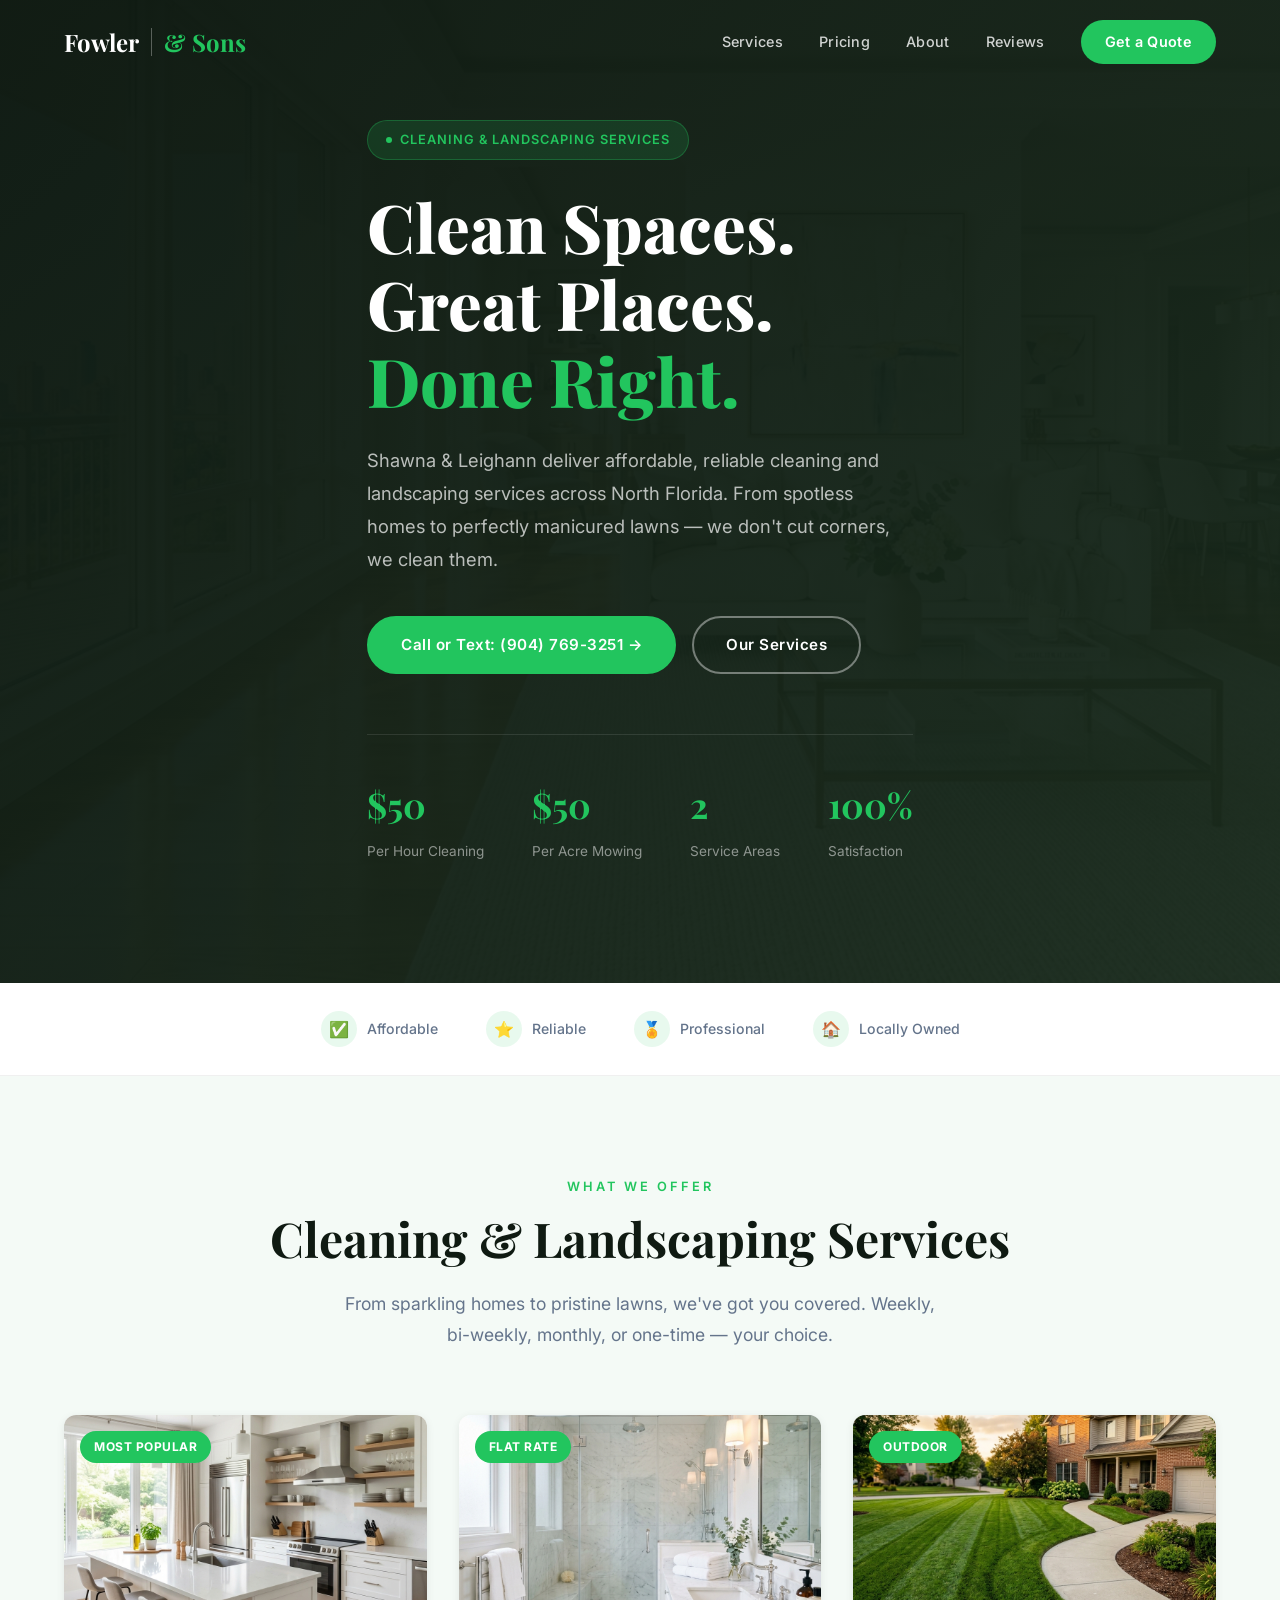
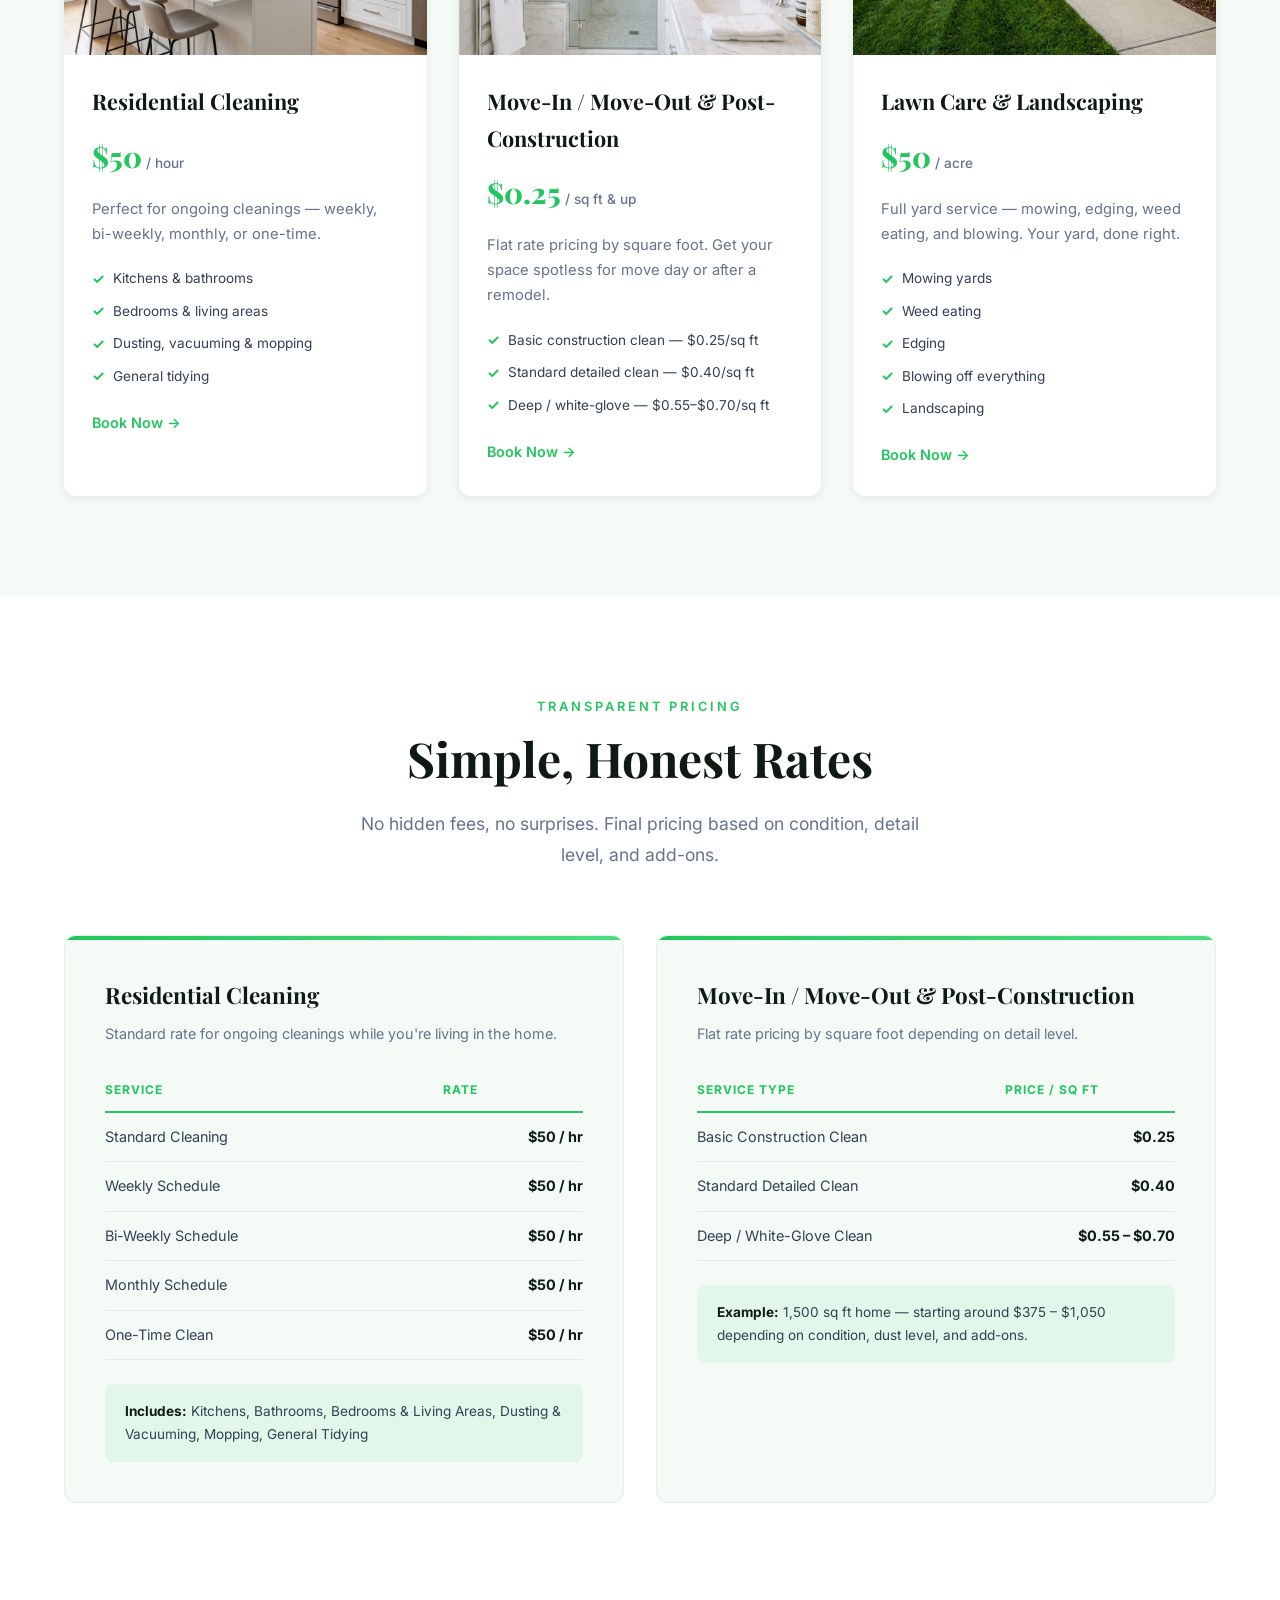
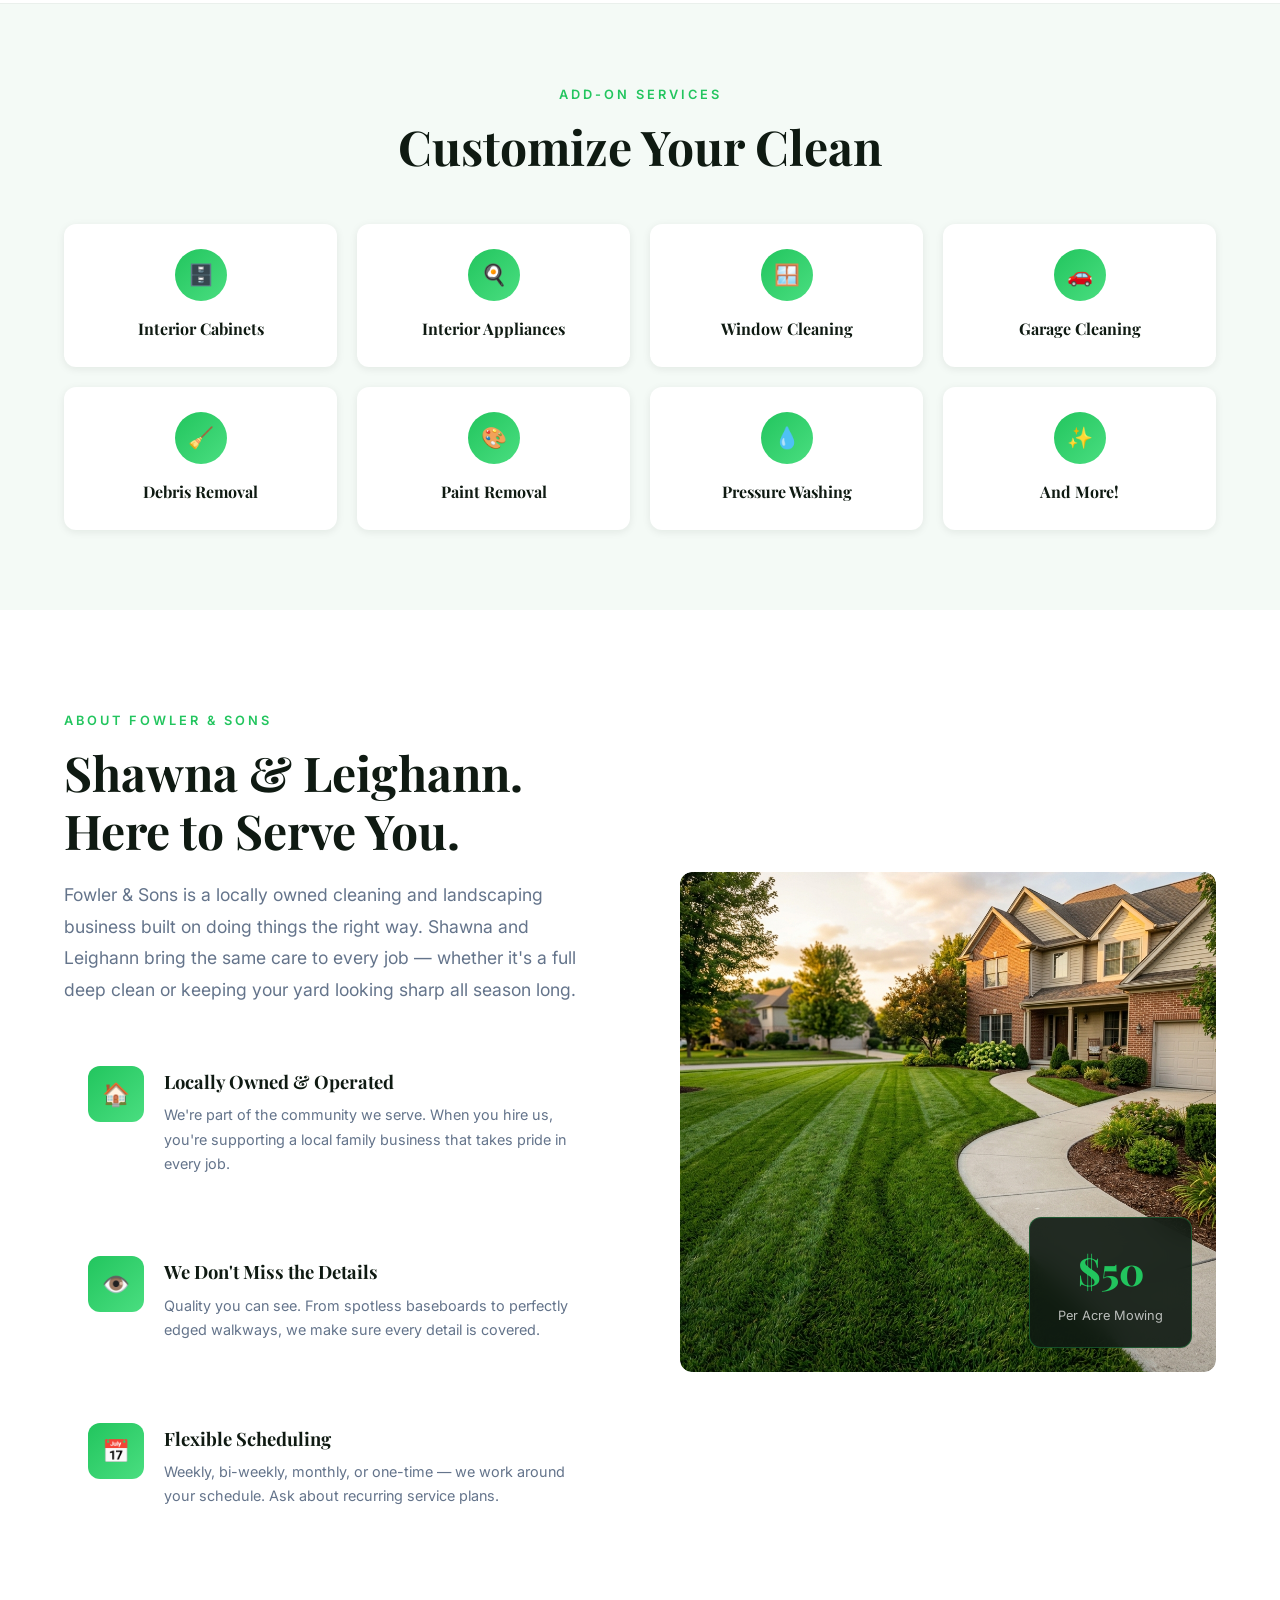
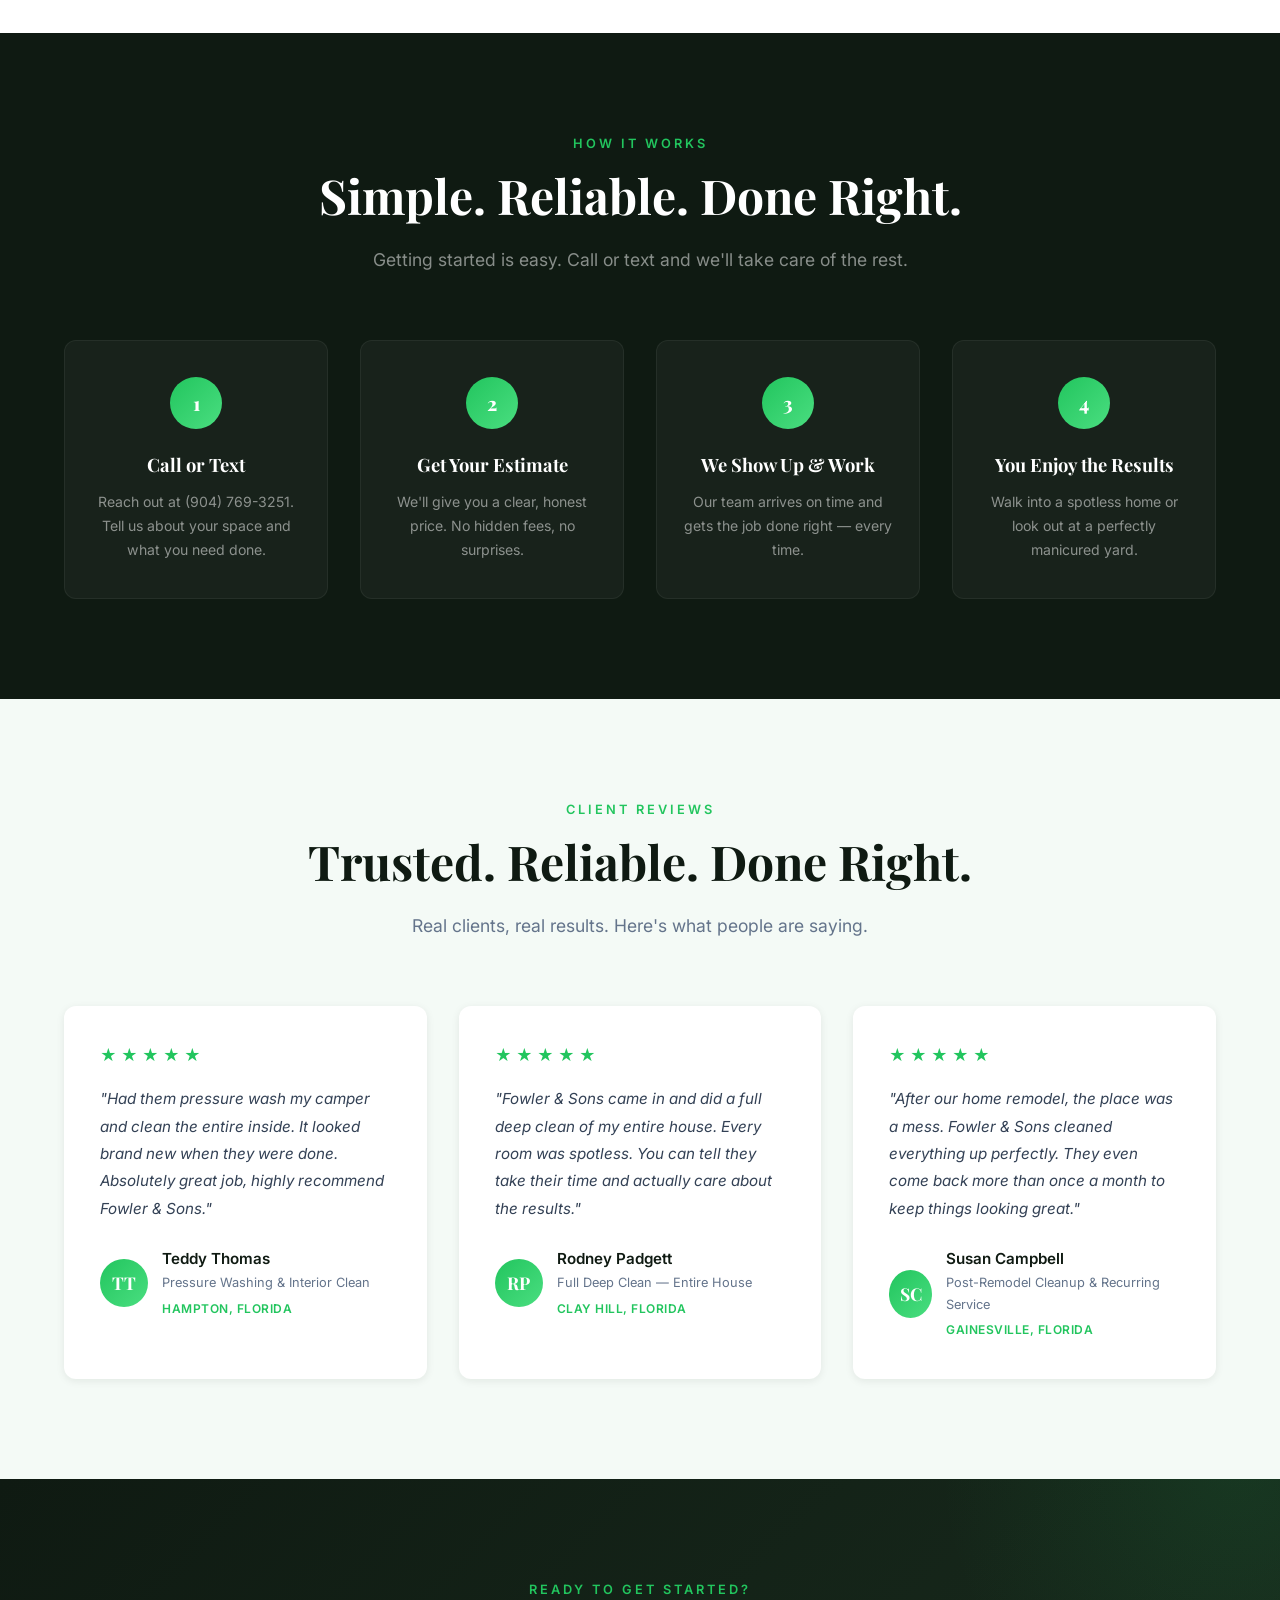
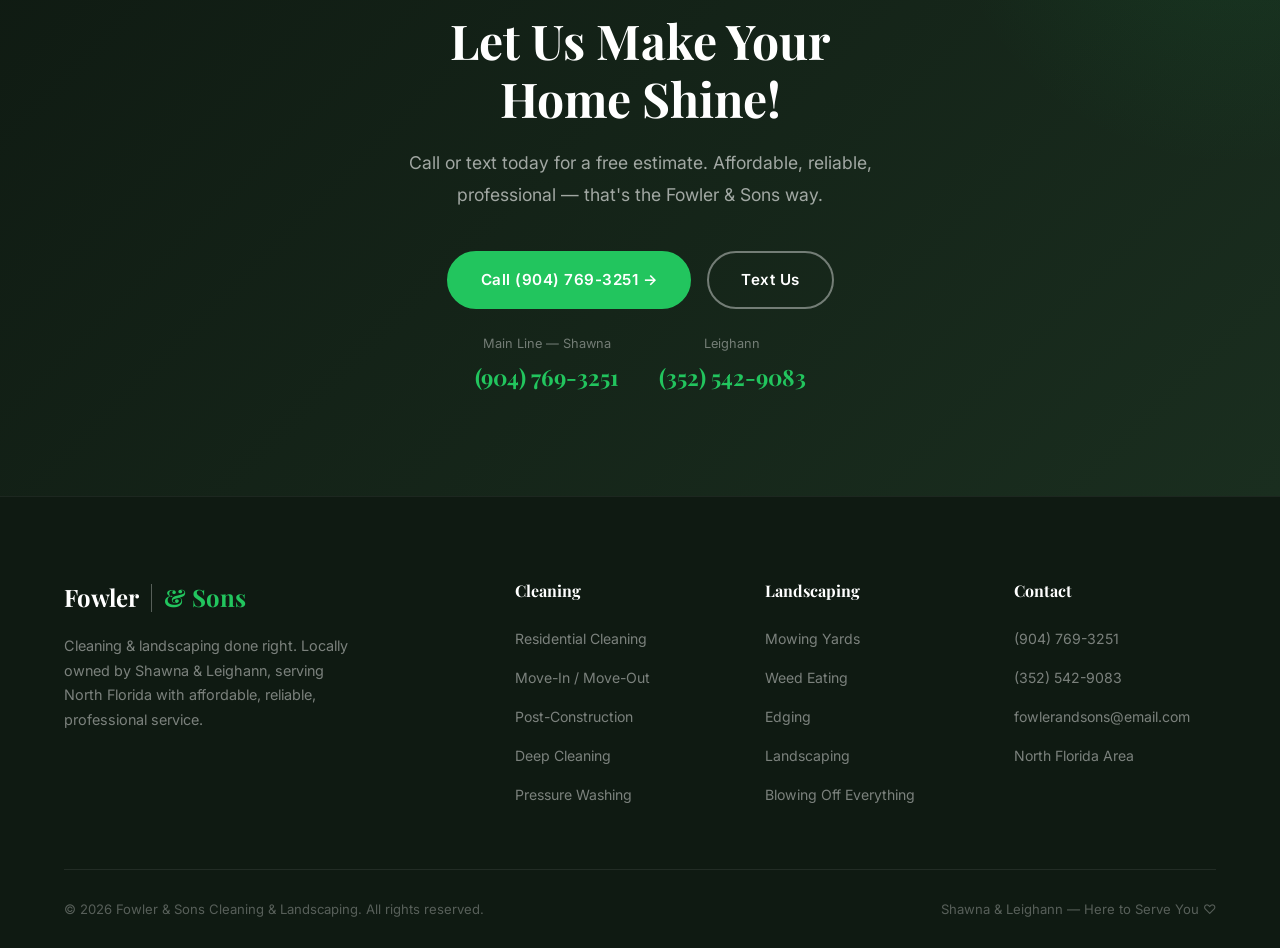
==== index.html @ 65b46534 "Initial commit" ====
<!DOCTYPE html>
<html lang="en">
<head>
  <meta charset="UTF-8">
  <meta name="viewport" content="width=device-width, initial-scale=1.0">
  <title>Fowler &amp; Sons | Cleaning &amp; Landscaping Done Right</title>
  <meta name="description" content="Fowler & Sons provides affordable, reliable residential cleaning and landscaping services in North Florida. Cleaning at $50/hr, mowing at $50/acre. Call or text 904-769-3251 for a free estimate.">
  <link rel="stylesheet" href="style.css">
</head>
<body>

<!-- ===== NAVBAR ===== -->
<nav class="navbar" id="navbar">
  <div class="container">
    <a href="#" class="logo">
      <span>Fowler</span>
      <span class="logo-divider"></span>
      <span class="logo-accent">&amp; Sons</span>
    </a>
    <div class="nav-links" id="navLinks">
      <a href="#services">Services</a>
      <a href="#pricing">Pricing</a>
      <a href="#why-us">About</a>
      <a href="#testimonials">Reviews</a>
      <a href="#contact" class="nav-cta">Get a Quote</a>
    </div>
    <button class="hamburger" id="hamburger" aria-label="Toggle menu">
      <span></span><span></span><span></span>
    </button>
  </div>
</nav>

<!-- ===== HERO ===== -->
<section class="hero" id="hero">
  <div class="hero-bg"></div>
  <div class="hero-overlay"></div>
  <div class="container">
    <div class="hero-inner">
      <div class="hero-content">
        <div class="hero-badge">
          <span class="hero-badge-dot"></span>
          Cleaning &amp; Landscaping Services
        </div>
        <h1>Clean Spaces.<br>Great Places.<br><span class="green">Done Right.</span></h1>
        <p>Shawna &amp; Leighann deliver affordable, reliable cleaning and landscaping services across North Florida. From spotless homes to perfectly manicured lawns — we don't cut corners, we clean them.</p>
        <div class="hero-buttons">
          <a href="tel:+19047693251" class="btn btn-primary">Call or Text: (904) 769-3251 →</a>
          <a href="#services" class="btn btn-outline">Our Services</a>
        </div>
        <div class="hero-stats">
          <div class="hero-stat">
            <h3>$50</h3>
            <p>Per Hour Cleaning</p>
          </div>
          <div class="hero-stat">
            <h3>$50</h3>
            <p>Per Acre Mowing</p>
          </div>
          <div class="hero-stat">
            <h3>2</h3>
            <p>Service Areas</p>
          </div>
          <div class="hero-stat">
            <h3>100%</h3>
            <p>Satisfaction</p>
          </div>
        </div>
      </div>
    </div>
  </div>
</section>

<!-- ===== TRUST BAR ===== -->
<section class="trust-bar">
  <div class="container">
    <div class="trust-item">
      <span class="trust-icon">✅</span>
      <span>Affordable</span>
    </div>
    <div class="trust-item">
      <span class="trust-icon">⭐</span>
      <span>Reliable</span>
    </div>
    <div class="trust-item">
      <span class="trust-icon">🏅</span>
      <span>Professional</span>
    </div>
    <div class="trust-item">
      <span class="trust-icon">🏠</span>
      <span>Locally Owned</span>
    </div>
  </div>
</section>

<!-- ===== SERVICES ===== -->
<section class="services" id="services">
  <div class="container">
    <div class="services-header reveal">
      <span class="section-label">What We Offer</span>
      <h2 class="section-title">Cleaning &amp; Landscaping Services</h2>
      <p class="section-subtitle">From sparkling homes to pristine lawns, we've got you covered. Weekly, bi-weekly, monthly, or one-time — your choice.</p>
    </div>
    <div class="services-grid">

      <div class="service-card reveal">
        <div class="service-card-img">
          <img src="images/residential.png" alt="Residential cleaning — spotless modern kitchen">
          <span class="service-card-badge">Most Popular</span>
        </div>
        <div class="service-card-body">
          <h3>Residential Cleaning</h3>
          <div class="service-price">
            <span class="price">$50</span>
            <span class="unit">/ hour</span>
          </div>
          <p>Perfect for ongoing cleanings — weekly, bi-weekly, monthly, or one-time.</p>
          <ul class="service-features">
            <li>Kitchens &amp; bathrooms</li>
            <li>Bedrooms &amp; living areas</li>
            <li>Dusting, vacuuming &amp; mopping</li>
            <li>General tidying</li>
          </ul>
          <a href="#contact" class="service-link">Book Now →</a>
        </div>
      </div>

      <div class="service-card reveal">
        <div class="service-card-img">
          <img src="images/deep-clean.png" alt="Move-in move-out cleaning">
          <span class="service-card-badge">Flat Rate</span>
        </div>
        <div class="service-card-body">
          <h3>Move-In / Move-Out &amp; Post-Construction</h3>
          <div class="service-price">
            <span class="price">$0.25</span>
            <span class="unit">/ sq ft &amp; up</span>
          </div>
          <p>Flat rate pricing by square foot. Get your space spotless for move day or after a remodel.</p>
          <ul class="service-features">
            <li>Basic construction clean — $0.25/sq ft</li>
            <li>Standard detailed clean — $0.40/sq ft</li>
            <li>Deep / white-glove — $0.55–$0.70/sq ft</li>
          </ul>
          <a href="#contact" class="service-link">Book Now →</a>
        </div>
      </div>

      <div class="service-card reveal">
        <div class="service-card-img">
          <img src="images/landscaping.png" alt="Professional lawn mowing and landscaping">
          <span class="service-card-badge">Outdoor</span>
        </div>
        <div class="service-card-body">
          <h3>Lawn Care &amp; Landscaping</h3>
          <div class="service-price">
            <span class="price">$50</span>
            <span class="unit">/ acre</span>
          </div>
          <p>Full yard service — mowing, edging, weed eating, and blowing. Your yard, done right.</p>
          <ul class="service-features">
            <li>Mowing yards</li>
            <li>Weed eating</li>
            <li>Edging</li>
            <li>Blowing off everything</li>
            <li>Landscaping</li>
          </ul>
          <a href="#contact" class="service-link">Book Now →</a>
        </div>
      </div>

    </div>
  </div>
</section>

<!-- ===== PRICING ===== -->
<section class="pricing" id="pricing">
  <div class="container">
    <div class="pricing-header reveal">
      <span class="section-label">Transparent Pricing</span>
      <h2 class="section-title">Simple, Honest Rates</h2>
      <p class="section-subtitle">No hidden fees, no surprises. Final pricing based on condition, detail level, and add-ons.</p>
    </div>
    <div class="pricing-grid">

      <div class="pricing-card reveal">
        <h3>Residential Cleaning</h3>
        <p class="pricing-desc">Standard rate for ongoing cleanings while you're living in the home.</p>
        <table class="pricing-table">
          <thead>
            <tr><th>Service</th><th>Rate</th></tr>
          </thead>
          <tbody>
            <tr><td>Standard Cleaning</td><td>$50 / hr</td></tr>
            <tr><td>Weekly Schedule</td><td>$50 / hr</td></tr>
            <tr><td>Bi-Weekly Schedule</td><td>$50 / hr</td></tr>
            <tr><td>Monthly Schedule</td><td>$50 / hr</td></tr>
            <tr><td>One-Time Clean</td><td>$50 / hr</td></tr>
          </tbody>
        </table>
        <div class="pricing-example">
          <strong>Includes:</strong> Kitchens, Bathrooms, Bedrooms & Living Areas, Dusting & Vacuuming, Mopping, General Tidying
        </div>
      </div>

      <div class="pricing-card reveal">
        <h3>Move-In / Move-Out &amp; Post-Construction</h3>
        <p class="pricing-desc">Flat rate pricing by square foot depending on detail level.</p>
        <table class="pricing-table">
          <thead>
            <tr><th>Service Type</th><th>Price / Sq Ft</th></tr>
          </thead>
          <tbody>
            <tr><td>Basic Construction Clean</td><td>$0.25</td></tr>
            <tr><td>Standard Detailed Clean</td><td>$0.40</td></tr>
            <tr><td>Deep / White-Glove Clean</td><td>$0.55 – $0.70</td></tr>
          </tbody>
        </table>
        <div class="pricing-example">
          <strong>Example:</strong> 1,500 sq ft home — starting around $375 – $1,050 depending on condition, dust level, and add-ons.
        </div>
      </div>

    </div>
  </div>
</section>

<!-- ===== ADD-ON SERVICES ===== -->
<section class="addons">
  <div class="container">
    <div class="addons-header reveal">
      <span class="section-label">Add-On Services</span>
      <h2 class="section-title">Customize Your Clean</h2>
    </div>
    <div class="addons-grid">
      <div class="addon-item reveal">
        <div class="addon-icon">🗄️</div>
        <h4>Interior Cabinets</h4>
      </div>
      <div class="addon-item reveal">
        <div class="addon-icon">🍳</div>
        <h4>Interior Appliances</h4>
      </div>
      <div class="addon-item reveal">
        <div class="addon-icon">🪟</div>
        <h4>Window Cleaning</h4>
      </div>
      <div class="addon-item reveal">
        <div class="addon-icon">🚗</div>
        <h4>Garage Cleaning</h4>
      </div>
      <div class="addon-item reveal">
        <div class="addon-icon">🧹</div>
        <h4>Debris Removal</h4>
      </div>
      <div class="addon-item reveal">
        <div class="addon-icon">🎨</div>
        <h4>Paint Removal</h4>
      </div>
      <div class="addon-item reveal">
        <div class="addon-icon">💧</div>
        <h4>Pressure Washing</h4>
      </div>
      <div class="addon-item reveal">
        <div class="addon-icon">✨</div>
        <h4>And More!</h4>
      </div>
    </div>
  </div>
</section>

<!-- ===== WHY US ===== -->
<section class="why-us" id="why-us">
  <div class="container">
    <div class="why-us-grid">
      <div class="why-us-text">
        <span class="section-label reveal">About Fowler &amp; Sons</span>
        <h2 class="section-title reveal">Shawna &amp; Leighann.<br>Here to Serve You.</h2>
        <!-- ⚠️ GENERATED COPY — verify with Shawna & Leighann -->
        <p class="section-subtitle reveal">Fowler & Sons is a locally owned cleaning and landscaping business built on doing things the right way. Shawna and Leighann bring the same care to every job — whether it's a full deep clean or keeping your yard looking sharp all season long.</p>
        <div class="why-us-features">
          <div class="feature-item reveal">
            <div class="feature-icon">🏠</div>
            <div class="feature-text">
              <h4>Locally Owned &amp; Operated</h4>
              <!-- ⚠️ GENERATED COPY -->
              <p>We're part of the community we serve. When you hire us, you're supporting a local family business that takes pride in every job.</p>
            </div>
          </div>
          <div class="feature-item reveal">
            <div class="feature-icon">👁️</div>
            <div class="feature-text">
              <h4>We Don't Miss the Details</h4>
              <p>Quality you can see. From spotless baseboards to perfectly edged walkways, we make sure every detail is covered.</p>
            </div>
          </div>
          <div class="feature-item reveal">
            <div class="feature-icon">📅</div>
            <div class="feature-text">
              <h4>Flexible Scheduling</h4>
              <p>Weekly, bi-weekly, monthly, or one-time — we work around your schedule. Ask about recurring service plans.</p>
            </div>
          </div>
        </div>
      </div>
      <div class="why-us-image reveal">
        <img src="images/landscaping.png" alt="Fowler & Sons — quality landscaping">
        <div class="experience-badge">
          <h3>$50</h3>
          <p>Per Acre Mowing</p>
        </div>
      </div>
    </div>
  </div>
</section>

<!-- ===== PROCESS ===== -->
<section class="process" id="process">
  <div class="container">
    <div class="process-header reveal">
      <span class="section-label">How It Works</span>
      <h2 class="section-title">Simple. Reliable. Done Right.</h2>
      <p class="section-subtitle" style="margin:0 auto;">Getting started is easy. Call or text and we'll take care of the rest.</p>
    </div>
    <div class="process-steps">
      <div class="process-step reveal">
        <div class="step-number">1</div>
        <h4>Call or Text</h4>
        <p>Reach out at (904) 769-3251. Tell us about your space and what you need done.</p>
      </div>
      <div class="process-step reveal">
        <div class="step-number">2</div>
        <h4>Get Your Estimate</h4>
        <p>We'll give you a clear, honest price. No hidden fees, no surprises.</p>
      </div>
      <div class="process-step reveal">
        <div class="step-number">3</div>
        <h4>We Show Up &amp; Work</h4>
        <p>Our team arrives on time and gets the job done right — every time.</p>
      </div>
      <div class="process-step reveal">
        <div class="step-number">4</div>
        <h4>You Enjoy the Results</h4>
        <p>Walk into a spotless home or look out at a perfectly manicured yard.</p>
      </div>
    </div>
  </div>
</section>

<!-- ===== TESTIMONIALS ===== -->
<section class="testimonials" id="testimonials">
  <div class="container">
    <div class="testimonials-header reveal">
      <span class="section-label">Client Reviews</span>
      <h2 class="section-title">Trusted. Reliable. Done Right.</h2>
      <p class="section-subtitle">Real clients, real results. Here's what people are saying.</p>
    </div>
    <div class="testimonials-grid">

      <div class="testimonial-card reveal">
        <div class="testimonial-stars">★ ★ ★ ★ ★</div>
        <!-- ⚠️ GENERATED QUOTE — based on real service info from Shawna -->
        <blockquote>"Had them pressure wash my camper and clean the entire inside. It looked brand new when they were done. Absolutely great job, highly recommend Fowler & Sons."</blockquote>
        <div class="testimonial-author">
          <div class="testimonial-avatar">TT</div>
          <div class="testimonial-info">
            <h5>Teddy Thomas</h5>
            <p>Pressure Washing &amp; Interior Clean</p>
            <span class="testimonial-location">Hampton, Florida</span>
          </div>
        </div>
      </div>

      <div class="testimonial-card reveal">
        <div class="testimonial-stars">★ ★ ★ ★ ★</div>
        <!-- ⚠️ GENERATED QUOTE — based on real service info from Shawna -->
        <blockquote>"Fowler & Sons came in and did a full deep clean of my entire house. Every room was spotless. You can tell they take their time and actually care about the results."</blockquote>
        <div class="testimonial-author">
          <div class="testimonial-avatar">RP</div>
          <div class="testimonial-info">
            <h5>Rodney Padgett</h5>
            <p>Full Deep Clean — Entire House</p>
            <span class="testimonial-location">Clay Hill, Florida</span>
          </div>
        </div>
      </div>

      <div class="testimonial-card reveal">
        <div class="testimonial-stars">★ ★ ★ ★ ★</div>
        <!-- ⚠️ GENERATED QUOTE — based on real service info from Shawna -->
        <blockquote>"After our home remodel, the place was a mess. Fowler & Sons cleaned everything up perfectly. They even come back more than once a month to keep things looking great."</blockquote>
        <div class="testimonial-author">
          <div class="testimonial-avatar">SC</div>
          <div class="testimonial-info">
            <h5>Susan Campbell</h5>
            <p>Post-Remodel Cleanup &amp; Recurring Service</p>
            <span class="testimonial-location">Gainesville, Florida</span>
          </div>
        </div>
      </div>

    </div>
  </div>
</section>

<!-- ===== CTA / CONTACT ===== -->
<section class="cta" id="contact">
  <div class="container reveal">
    <span class="section-label">Ready to Get Started?</span>
    <h2 class="section-title">Let Us Make Your<br>Home Shine!</h2>
    <p>Call or text today for a free estimate. Affordable, reliable, professional — that's the Fowler & Sons way.</p>
    <div class="cta-buttons">
      <a href="tel:+19047693251" class="btn btn-primary">Call (904) 769-3251 →</a>
      <a href="sms:+19047693251" class="btn btn-outline">Text Us</a>
    </div>
    <div class="cta-contacts">
      <div class="cta-contact-item">
        <span class="cta-contact-name">Main Line — Shawna</span>
        <a href="tel:+19047693251" class="cta-contact-phone">(904) 769-3251</a>
      </div>
      <div class="cta-contact-item">
        <span class="cta-contact-name">Leighann</span>
        <a href="tel:+13525429083" class="cta-contact-phone">(352) 542-9083</a>
      </div>
    </div>
  </div>
</section>

<!-- ===== FOOTER ===== -->
<footer class="footer">
  <div class="container">
    <div class="footer-grid">
      <div class="footer-brand">
        <a href="#" class="logo">
          <span>Fowler</span>
          <span class="logo-divider"></span>
          <span class="logo-accent">&amp; Sons</span>
        </a>
        <p>Cleaning &amp; landscaping done right. Locally owned by Shawna &amp; Leighann, serving North Florida with affordable, reliable, professional service.</p>
      </div>
      <div>
        <h4>Cleaning</h4>
        <ul>
          <li><a href="#services">Residential Cleaning</a></li>
          <li><a href="#services">Move-In / Move-Out</a></li>
          <li><a href="#services">Post-Construction</a></li>
          <li><a href="#services">Deep Cleaning</a></li>
          <li><a href="#services">Pressure Washing</a></li>
        </ul>
      </div>
      <div>
        <h4>Landscaping</h4>
        <ul>
          <li><a href="#services">Mowing Yards</a></li>
          <li><a href="#services">Weed Eating</a></li>
          <li><a href="#services">Edging</a></li>
          <li><a href="#services">Landscaping</a></li>
          <li><a href="#services">Blowing Off Everything</a></li>
        </ul>
      </div>
      <div>
        <h4>Contact</h4>
        <ul>
          <li><a href="tel:+19047693251">(904) 769-3251</a></li>
          <li><a href="tel:+13525429083">(352) 542-9083</a></li>
          <!-- ⚠️ PLACEHOLDER — get real email from them -->
          <li><a href="mailto:fowlerandsons@email.com">fowlerandsons@email.com</a></li>
          <!-- ⚠️ GENERATED — verify service areas -->
          <li><a href="#">North Florida Area</a></li>
        </ul>
      </div>
    </div>
    <div class="footer-bottom">
      <p>&copy; 2026 Fowler &amp; Sons Cleaning &amp; Landscaping. All rights reserved.</p>
      <p>Shawna &amp; Leighann — Here to Serve You ♡</p>
    </div>
  </div>
</footer>

<script src="main.js"></script>
</body>
</html>
---- style.css ----
/* ===== FOWLER & SONS — Design System ===== */
@import url('https://fonts.googleapis.com/css2?family=Playfair+Display:wght@400;600;700;800&family=Inter:wght@300;400;500;600;700&display=swap');

:root {
  --clr-dark:     #0f1a12;
  --clr-dark-l:   #1a2e1f;
  --clr-green:    #22c55e;
  --clr-green-l:  #4ade80;
  --clr-green-d:  #16a34a;
  --clr-cream:    #f4faf6;
  --clr-white:    #ffffff;
  --clr-slate:    #64748b;
  --clr-body:     #334155;
  --clr-light-bg: #e8f5ec;
  --ff-heading:   'Playfair Display', Georgia, serif;
  --ff-body:      'Inter', system-ui, sans-serif;
  --shadow-sm:    0 2px 8px rgba(15,26,18,.08);
  --shadow-md:    0 8px 30px rgba(15,26,18,.12);
  --shadow-lg:    0 16px 50px rgba(15,26,18,.18);
  --radius:       12px;
  --transition:   .35s cubic-bezier(.4,0,.2,1);
}

*, *::before, *::after { margin:0; padding:0; box-sizing:border-box; }

html { scroll-behavior: smooth; font-size: 16px; }

body {
  font-family: var(--ff-body);
  color: var(--clr-body);
  background: var(--clr-cream);
  line-height: 1.7;
  overflow-x: hidden;
}

img { max-width:100%; display:block; }
a { text-decoration:none; color:inherit; }
ul { list-style:none; }

.container { max-width:1200px; margin:0 auto; padding:0 24px; }

/* ===== BUTTONS ===== */
.btn {
  display:inline-flex; align-items:center; gap:8px;
  padding:14px 32px; border-radius:50px;
  font-family:var(--ff-body); font-weight:600; font-size:.95rem;
  letter-spacing:.5px; cursor:pointer;
  transition: var(--transition); border:2px solid transparent;
}
.btn-primary {
  background: var(--clr-green); color: var(--clr-white);
  border-color: var(--clr-green);
}
.btn-primary:hover {
  background: var(--clr-green-l); border-color: var(--clr-green-l);
  transform: translateY(-2px); box-shadow: 0 8px 25px rgba(34,197,94,.35);
}
.btn-outline {
  background: transparent; color: var(--clr-white);
  border-color: rgba(255,255,255,.4);
}
.btn-outline:hover {
  background: var(--clr-white); color: var(--clr-dark);
  transform: translateY(-2px);
}
.btn-dark {
  background: var(--clr-dark); color: var(--clr-white);
  border-color: var(--clr-dark);
}
.btn-dark:hover {
  background: var(--clr-dark-l);
  transform: translateY(-2px); box-shadow: var(--shadow-md);
}

/* ===== SECTION TITLES ===== */
.section-label {
  font-family:var(--ff-body); font-weight:600; font-size:.8rem;
  letter-spacing:3px; text-transform:uppercase;
  color: var(--clr-green); margin-bottom:12px; display:block;
}
.section-title {
  font-family:var(--ff-heading); font-weight:700;
  font-size: clamp(2rem,4vw,3rem); color: var(--clr-dark);
  line-height:1.2; margin-bottom:20px;
}
.section-subtitle {
  font-size:1.1rem; color:var(--clr-slate); max-width:600px;
  line-height:1.8;
}

/* ===== NAVBAR ===== */
.navbar {
  position:fixed; top:0; left:0; width:100%; z-index:1000;
  padding:20px 0; transition: var(--transition);
}
.navbar.scrolled {
  background: rgba(15,26,18,.95); backdrop-filter:blur(20px);
  padding:12px 0; box-shadow: var(--shadow-md);
}
.navbar .container {
  display:flex; align-items:center; justify-content:space-between;
}
.logo {
  font-family:var(--ff-heading); font-size:1.5rem; font-weight:700;
  color:var(--clr-white); display:flex; align-items:center; gap:10px;
}
.logo-accent { color:var(--clr-green); }
.logo-divider {
  width:1px; height:28px; background:rgba(255,255,255,.3); margin:0 2px;
}
.nav-links { display:flex; align-items:center; gap:36px; }
.nav-links a {
  color:rgba(255,255,255,.8); font-weight:500; font-size:.9rem;
  letter-spacing:.3px; position:relative; transition: var(--transition);
}
.nav-links a::after {
  content:''; position:absolute; bottom:-4px; left:0;
  width:0; height:2px; background:var(--clr-green);
  transition: var(--transition);
}
.nav-links a:hover { color:var(--clr-white); }
.nav-links a:hover::after { width:100%; }
.nav-cta {
  background:var(--clr-green)!important; color:var(--clr-white)!important;
  padding:10px 24px!important; border-radius:50px;
  font-weight:600!important;
}
.nav-cta::after { display:none!important; }
.nav-cta:hover { background:var(--clr-green-l)!important; transform:translateY(-1px); }

.hamburger { display:none; flex-direction:column; gap:5px; cursor:pointer; background:none; border:none; padding:4px; }
.hamburger span { width:26px; height:2px; background:var(--clr-white); border-radius:2px; transition:var(--transition); }

/* ===== HERO ===== */
.hero {
  position:relative; min-height:100vh;
  display:flex; align-items:center;
  background: var(--clr-dark); overflow:hidden;
}
.hero-bg {
  position:absolute; inset:0;
  background: url('images/hero-bg.png') center/cover no-repeat;
  opacity:.2;
}
.hero-overlay {
  position:absolute; inset:0;
  background: linear-gradient(135deg, rgba(15,26,18,.94) 0%, rgba(26,46,31,.75) 100%);
}
.hero .container { position:relative; z-index:2; }
.hero-inner {
  display:flex; align-items:center; gap:48px;
  padding:120px 0 80px;
}
.hero-content { flex:1; max-width:640px; }
.hero-mascot {
  flex:0 0 auto; display:flex; align-items:center; justify-content:center;
}
.hero-mascot img {
  width:220px; height:auto; border-radius:var(--radius);
  filter: drop-shadow(0 8px 30px rgba(34,197,94,.25));
}
.hero-badge {
  display:inline-flex; align-items:center; gap:8px;
  background: rgba(34,197,94,.15); border:1px solid rgba(34,197,94,.3);
  padding:8px 18px; border-radius:50px; margin-bottom:28px;
  font-size:.8rem; font-weight:600; color:var(--clr-green);
  letter-spacing:1px; text-transform:uppercase;
}
.hero-badge-dot {
  width:6px; height:6px; border-radius:50%;
  background:var(--clr-green); animation:pulse 2s infinite;
}
@keyframes pulse {
  0%,100% { opacity:1; transform:scale(1); }
  50% { opacity:.5; transform:scale(1.4); }
}
.hero h1 {
  font-family:var(--ff-heading); font-size:clamp(2.8rem,5.5vw,4.2rem);
  font-weight:800; color:var(--clr-white); line-height:1.15;
  margin-bottom:24px;
}
.hero h1 .green { color:var(--clr-green); }
.hero p {
  font-size:1.15rem; color:rgba(255,255,255,.7);
  line-height:1.8; margin-bottom:40px; max-width:540px;
}
.hero-buttons { display:flex; gap:16px; flex-wrap:wrap; }
.hero-stats {
  display:flex; gap:48px; margin-top:60px;
  padding-top:40px; border-top:1px solid rgba(255,255,255,.1);
}
.hero-stat h3 {
  font-family:var(--ff-heading); font-size:2.2rem;
  font-weight:700; color:var(--clr-green);
}
.hero-stat p { font-size:.85rem; color:rgba(255,255,255,.5); margin-top:4px; }

/* ===== TRUST BAR ===== */
.trust-bar {
  background:var(--clr-white); padding:28px 0;
  border-bottom:1px solid rgba(0,0,0,.06);
}
.trust-bar .container {
  display:flex; align-items:center; justify-content:center;
  gap:48px; flex-wrap:wrap;
}
.trust-item {
  display:flex; align-items:center; gap:10px;
  font-size:.88rem; font-weight:500; color:var(--clr-slate);
}
.trust-icon {
  width:36px; height:36px; border-radius:50%;
  background:rgba(34,197,94,.1); display:flex;
  align-items:center; justify-content:center;
  color:var(--clr-green); font-size:1rem;
}

/* ===== SERVICES ===== */
.services { padding:100px 0; background:var(--clr-cream); }
.services-header { text-align:center; margin-bottom:64px; }
.services-header .section-subtitle { margin:0 auto; }
.services-grid {
  display:grid; grid-template-columns:repeat(3,1fr); gap:32px;
}
.service-card {
  background:var(--clr-white); border-radius:var(--radius);
  overflow:hidden; box-shadow:var(--shadow-sm);
  transition:var(--transition); position:relative;
}
.service-card:hover {
  transform:translateY(-8px); box-shadow:var(--shadow-lg);
}
.service-card-img {
  height:240px; overflow:hidden; position:relative;
}
.service-card-img img {
  width:100%; height:100%; object-fit:cover;
  transition:var(--transition);
}
.service-card:hover .service-card-img img { transform:scale(1.05); }
.service-card-badge {
  position:absolute; top:16px; left:16px;
  background:var(--clr-green); color:var(--clr-white);
  padding:6px 14px; border-radius:50px;
  font-size:.75rem; font-weight:700; letter-spacing:.5px;
  text-transform:uppercase;
}
.service-card-body { padding:28px; }
.service-card-body h3 {
  font-family:var(--ff-heading); font-size:1.35rem;
  font-weight:700; color:var(--clr-dark); margin-bottom:12px;
}
.service-card-body p {
  font-size:.92rem; color:var(--clr-slate); line-height:1.7;
  margin-bottom:20px;
}
.service-price {
  display:inline-flex; align-items:baseline; gap:4px;
  margin-bottom:16px;
}
.service-price .price {
  font-family:var(--ff-heading); font-size:1.8rem;
  font-weight:800; color:var(--clr-green);
}
.service-price .unit {
  font-size:.85rem; color:var(--clr-slate); font-weight:500;
}
.service-features { display:flex; flex-direction:column; gap:8px; margin-bottom:20px; }
.service-features li {
  display:flex; align-items:center; gap:8px;
  font-size:.85rem; color:var(--clr-body);
}
.service-features li::before {
  content:'✓'; font-weight:700; color:var(--clr-green);
  font-size:.9rem;
}
.service-link {
  display:inline-flex; align-items:center; gap:6px;
  font-weight:600; font-size:.9rem; color:var(--clr-green);
  transition:var(--transition);
}
.service-link:hover { gap:10px; }

/* ===== PRICING ===== */
.pricing { padding:100px 0; background:var(--clr-white); }
.pricing-header { text-align:center; margin-bottom:64px; }
.pricing-header .section-subtitle { margin:0 auto; }
.pricing-grid {
  display:grid; grid-template-columns:1fr 1fr; gap:32px;
}
.pricing-card {
  background:var(--clr-cream); border-radius:var(--radius);
  padding:40px; border:1px solid rgba(34,197,94,.12);
  transition:var(--transition); position:relative; overflow:hidden;
}
.pricing-card::before {
  content:''; position:absolute; top:0; left:0; right:0;
  height:4px; background:linear-gradient(90deg, var(--clr-green), var(--clr-green-l));
}
.pricing-card:hover {
  transform:translateY(-4px); box-shadow:var(--shadow-md);
}
.pricing-card h3 {
  font-family:var(--ff-heading); font-size:1.4rem;
  font-weight:700; color:var(--clr-dark); margin-bottom:8px;
}
.pricing-card .pricing-desc {
  font-size:.9rem; color:var(--clr-slate); margin-bottom:24px; line-height:1.7;
}
.pricing-table {
  width:100%; border-collapse:collapse; margin-bottom:24px;
}
.pricing-table th {
  text-align:left; font-size:.75rem; font-weight:700;
  text-transform:uppercase; letter-spacing:1px; color:var(--clr-green);
  padding:10px 0; border-bottom:2px solid var(--clr-green);
}
.pricing-table td {
  padding:12px 0; font-size:.9rem; color:var(--clr-body);
  border-bottom:1px solid rgba(0,0,0,.06);
}
.pricing-table td:last-child {
  text-align:right; font-weight:700; color:var(--clr-dark);
}
.pricing-example {
  background:rgba(34,197,94,.08); border-radius:8px;
  padding:16px 20px; font-size:.85rem; color:var(--clr-body);
  line-height:1.7;
}
.pricing-example strong { color:var(--clr-dark); }

/* ===== ADD-ONS ===== */
.addons {
  padding:80px 0; background:var(--clr-cream);
  border-top:1px solid rgba(0,0,0,.04);
}
.addons-header { text-align:center; margin-bottom:48px; }
.addons-grid {
  display:grid; grid-template-columns:repeat(4,1fr); gap:20px;
}
.addon-item {
  background:var(--clr-white); border-radius:var(--radius);
  padding:24px; text-align:center;
  box-shadow:var(--shadow-sm); transition:var(--transition);
  border:1px solid transparent;
}
.addon-item:hover {
  border-color:var(--clr-green);
  transform:translateY(-4px); box-shadow:var(--shadow-md);
}
.addon-icon {
  width:52px; height:52px; margin:0 auto 14px;
  border-radius:50%;
  background:linear-gradient(135deg, var(--clr-green), var(--clr-green-l));
  display:flex; align-items:center; justify-content:center;
  font-size:1.3rem;
}
.addon-item h4 {
  font-family:var(--ff-heading); font-size:1rem;
  font-weight:700; color:var(--clr-dark);
}

/* ===== WHY US ===== */
.why-us { padding:100px 0; background:var(--clr-white); }
.why-us-grid {
  display:grid; grid-template-columns:1fr 1fr; gap:80px;
  align-items:center;
}
.why-us-features { display:flex; flex-direction:column; gap:32px; margin-top:36px; }
.feature-item {
  display:flex; gap:20px; padding:24px;
  border-radius:var(--radius);
  transition:var(--transition);
}
.feature-item:hover { background:var(--clr-cream); }
.feature-icon {
  width:56px; height:56px; min-width:56px;
  border-radius:var(--radius);
  background: linear-gradient(135deg, var(--clr-green), var(--clr-green-l));
  display:flex; align-items:center; justify-content:center;
  font-size:1.4rem; color:var(--clr-white);
}
.feature-text h4 {
  font-family:var(--ff-heading); font-size:1.15rem;
  font-weight:700; color:var(--clr-dark); margin-bottom:6px;
}
.feature-text p { font-size:.9rem; color:var(--clr-slate); }

.why-us-image {
  position:relative; border-radius:var(--radius); overflow:hidden;
}
.why-us-image img {
  width:100%; height:500px; object-fit:cover;
  border-radius:var(--radius);
}
.experience-badge {
  position:absolute; bottom:24px; right:24px;
  background:rgba(15,26,18,.9); backdrop-filter:blur(12px);
  padding:20px 28px; border-radius:var(--radius);
  text-align:center; border:1px solid rgba(34,197,94,.3);
}
.experience-badge h3 {
  font-family:var(--ff-heading); font-size:2.4rem;
  font-weight:800; color:var(--clr-green);
}
.experience-badge p { font-size:.8rem; color:rgba(255,255,255,.7); margin-top:2px; }

/* ===== PROCESS ===== */
.process { padding:100px 0; background:var(--clr-dark); }
.process .section-title { color:var(--clr-white); }
.process .section-subtitle { color:rgba(255,255,255,.5); }
.process-header { text-align:center; margin-bottom:64px; }
.process-steps { display:grid; grid-template-columns:repeat(4,1fr); gap:32px; }
.process-step {
  text-align:center; padding:36px 24px;
  border-radius:var(--radius); position:relative;
  background:rgba(255,255,255,.04);
  border:1px solid rgba(255,255,255,.06);
  transition:var(--transition);
}
.process-step:hover {
  background:rgba(255,255,255,.08);
  transform:translateY(-4px);
}
.step-number {
  width:52px; height:52px; margin:0 auto 20px;
  border-radius:50%; display:flex; align-items:center;
  justify-content:center;
  background:linear-gradient(135deg,var(--clr-green),var(--clr-green-l));
  font-family:var(--ff-heading); font-size:1.2rem;
  font-weight:800; color:var(--clr-white);
}
.process-step h4 {
  font-family:var(--ff-heading); font-size:1.15rem;
  font-weight:700; color:var(--clr-white); margin-bottom:10px;
}
.process-step p { font-size:.88rem; color:rgba(255,255,255,.5); line-height:1.7; }

/* ===== TESTIMONIALS ===== */
.testimonials { padding:100px 0; background:var(--clr-cream); }
.testimonials-header { text-align:center; margin-bottom:64px; }
.testimonials-header .section-subtitle { margin:0 auto; }
.testimonials-grid { display:grid; grid-template-columns:repeat(3,1fr); gap:32px; }
.testimonial-card {
  background:var(--clr-white); padding:36px;
  border-radius:var(--radius); box-shadow:var(--shadow-sm);
  transition:var(--transition); position:relative;
}
.testimonial-card:hover { transform:translateY(-4px); box-shadow:var(--shadow-md); }
.testimonial-stars { display:flex; gap:3px; margin-bottom:16px; color:var(--clr-green); font-size:1rem; }
.testimonial-card blockquote {
  font-size:.95rem; color:var(--clr-body); line-height:1.8;
  font-style:italic; margin-bottom:24px;
}
.testimonial-author { display:flex; align-items:center; gap:14px; }
.testimonial-avatar {
  width:48px; height:48px; border-radius:50%;
  background:linear-gradient(135deg,var(--clr-green),var(--clr-green-l));
  display:flex; align-items:center; justify-content:center;
  font-family:var(--ff-heading); font-weight:700;
  color:var(--clr-white); font-size:1.1rem;
}
.testimonial-info h5 {
  font-weight:600; font-size:.95rem; color:var(--clr-dark);
}
.testimonial-info p { font-size:.8rem; color:var(--clr-slate); }
.testimonial-location {
  font-size:.75rem; color:var(--clr-green); font-weight:600;
  text-transform:uppercase; letter-spacing:.5px; margin-top:2px;
}

/* ===== CTA ===== */
.cta {
  padding:100px 0;
  background:linear-gradient(135deg, var(--clr-dark) 0%, var(--clr-dark-l) 100%);
  text-align:center; position:relative; overflow:hidden;
}
.cta::before {
  content:''; position:absolute; top:-50%; right:-20%;
  width:600px; height:600px; border-radius:50%;
  background:radial-gradient(circle,rgba(34,197,94,.1) 0%,transparent 70%);
}
.cta .section-title { color:var(--clr-white); }
.cta p {
  font-size:1.1rem; color:rgba(255,255,255,.6);
  max-width:560px; margin:0 auto 40px; line-height:1.8;
}
.cta-buttons { display:flex; justify-content:center; gap:16px; flex-wrap:wrap; }
.cta-phone {
  font-family:var(--ff-heading); font-size:1.6rem;
  font-weight:700; color:var(--clr-green); margin-top:36px;
  display:block;
}
.cta-phone-label {
  font-family:var(--ff-body); font-size:.85rem;
  color:rgba(255,255,255,.4); display:block;
  margin-bottom:6px; font-weight:400;
}
.cta-contacts {
  display:flex; justify-content:center; gap:40px; margin-top:24px;
  flex-wrap:wrap;
}
.cta-contact-item {
  text-align:center;
}
.cta-contact-item .cta-contact-name {
  font-size:.8rem; color:rgba(255,255,255,.4); display:block;
  margin-bottom:4px;
}
.cta-contact-item .cta-contact-phone {
  font-family:var(--ff-heading); font-size:1.4rem;
  font-weight:700; color:var(--clr-green);
}

/* ===== FOOTER ===== */
.footer { background:var(--clr-dark); padding:80px 0 0; border-top:1px solid rgba(255,255,255,.06); }
.footer-grid {
  display:grid; grid-template-columns:2fr 1fr 1fr 1fr; gap:48px;
  padding-bottom:60px; border-bottom:1px solid rgba(255,255,255,.08);
}
.footer-brand .logo { margin-bottom:16px; }
.footer-brand p { font-size:.9rem; color:rgba(255,255,255,.45); max-width:300px; line-height:1.7; }
.footer h4 {
  font-family:var(--ff-heading); font-size:1rem;
  font-weight:700; color:var(--clr-white); margin-bottom:20px;
}
.footer ul { display:flex; flex-direction:column; gap:12px; }
.footer ul a {
  font-size:.88rem; color:rgba(255,255,255,.45);
  transition:var(--transition);
}
.footer ul a:hover { color:var(--clr-green); }
.footer-bottom {
  display:flex; align-items:center; justify-content:space-between;
  padding:28px 0; flex-wrap:wrap; gap:12px;
}
.footer-bottom p { font-size:.82rem; color:rgba(255,255,255,.3); }

/* ===== ANIMATIONS ===== */
.reveal {
  opacity:0; transform:translateY(30px);
  transition: opacity .7s ease, transform .7s ease;
}
.reveal.visible { opacity:1; transform:translateY(0); }

/* ===== RESPONSIVE ===== */

/* --- Tablet (≤ 1024px) --- */
@media(max-width:1024px) {
  .container { padding:0 20px; }
  .services-grid, .testimonials-grid { grid-template-columns:repeat(2,1fr); }
  .process-steps { grid-template-columns:repeat(2,1fr); }
  .why-us-grid { grid-template-columns:1fr; gap:48px; }
  .why-us-image { order:-1; }
  .why-us-image img { height:360px; }
  .footer-grid { grid-template-columns:repeat(2,1fr); gap:36px; }
  .hero-stats { gap:32px; flex-wrap:wrap; }
  .pricing-grid { grid-template-columns:1fr; }
  .addons-grid { grid-template-columns:repeat(3,1fr); }
  .hero-inner { gap:32px; }
  .hero-mascot img { width:180px; }
}

/* --- Mobile (≤ 768px) --- */
@media(max-width:768px) {
  /* Navigation */
  .nav-links {
    display:none; position:fixed; top:0; left:0; width:100%; height:100vh;
    flex-direction:column; align-items:center; justify-content:center;
    background:rgba(15,26,18,.98); backdrop-filter:blur(20px); gap:24px;
    z-index:999;
  }
  .nav-links.open { display:flex; }
  .nav-links a { font-size:1.15rem; padding:8px 0; }
  .nav-cta { margin-top:12px; }
  .hamburger { display:flex; z-index:1001; }

  /* Hero */
  .hero-inner { flex-direction:column; padding:100px 0 60px; text-align:center; }
  .hero-content { max-width:100%; }
  .hero-mascot { order:-1; }
  .hero-mascot img { width:160px; }
  .hero h1 { font-size:2.2rem; }
  .hero p { font-size:1rem; margin-bottom:28px; margin-left:auto; margin-right:auto; }
  .hero-badge { font-size:.7rem; padding:6px 14px; }
  .hero-buttons { flex-direction:column; gap:12px; }
  .hero-buttons .btn { width:100%; justify-content:center; padding:16px 28px; min-height:48px; }
  .hero-stats {
    display:grid; grid-template-columns:1fr 1fr;
    gap:20px; margin-top:40px; padding-top:28px;
  }
  .hero-stat { text-align:center; }
  .hero-stat h3 { font-size:1.8rem; }
  .hero-stat p { font-size:.78rem; }

  /* Trust Bar */
  .trust-bar { padding:20px 0; }
  .trust-bar .container { gap:16px; justify-content:flex-start; }
  .trust-item { font-size:.8rem; flex:0 0 calc(50% - 8px); }

  /* Services */
  .services { padding:64px 0; }
  .services-header { margin-bottom:40px; }
  .services-grid { grid-template-columns:1fr; gap:24px; }
  .service-card-img { height:200px; }
  .service-card-body { padding:24px 20px; }
  .service-card-body h3 { font-size:1.2rem; }
  .service-link { min-height:44px; display:inline-flex; align-items:center; }

  /* Pricing */
  .pricing { padding:64px 0; }
  .pricing-card { padding:28px 24px; }

  /* Add-ons */
  .addons { padding:48px 0; }
  .addons-grid { grid-template-columns:repeat(2,1fr); gap:16px; }
  .addon-item { padding:20px 16px; }

  /* Why Us */
  .why-us { padding:64px 0; }
  .why-us-image img { height:280px; }
  .experience-badge { padding:14px 20px; }
  .experience-badge h3 { font-size:1.8rem; }
  .feature-item { padding:16px; gap:16px; }
  .feature-icon { width:48px; height:48px; min-width:48px; font-size:1.2rem; }

  /* Process */
  .process { padding:64px 0; }
  .process-header { margin-bottom:40px; }
  .process-steps { grid-template-columns:1fr; gap:16px; }
  .process-step { padding:28px 20px; }

  /* Testimonials */
  .testimonials { padding:64px 0; }
  .testimonials-header { margin-bottom:40px; }
  .testimonials-grid { grid-template-columns:1fr; gap:20px; }
  .testimonial-card { padding:28px 24px; }
  .testimonial-card blockquote { font-size:.9rem; }

  /* CTA */
  .cta { padding:64px 0; }
  .cta .section-title { font-size:clamp(1.6rem,5vw,2.4rem); }
  .cta p { font-size:.95rem; margin-bottom:28px; }
  .cta-buttons { flex-direction:column; align-items:center; gap:12px; }
  .cta-buttons .btn { width:100%; max-width:320px; justify-content:center; min-height:48px; }
  .cta-contacts { flex-direction:column; gap:20px; }
  .cta-contact-item .cta-contact-phone { font-size:1.2rem; }

  /* Footer */
  .footer { padding:48px 0 0; }
  .footer-grid { grid-template-columns:1fr; gap:32px; padding-bottom:36px; }
  .footer-brand p { max-width:100%; }
  .footer-bottom { flex-direction:column; text-align:center; padding:20px 0; }
}

/* --- Small phones (≤ 480px) --- */
@media(max-width:480px) {
  html { font-size:15px; }
  .container { padding:0 16px; }
  .hero-inner { padding:88px 0 48px; }
  .hero-mascot img { width:130px; }
  .hero h1 { font-size:1.9rem; }
  .hero p { font-size:.92rem; line-height:1.7; }
  .hero-stats { grid-template-columns:1fr 1fr; gap:16px; }
  .hero-stat h3 { font-size:1.5rem; }
  .section-title { font-size:clamp(1.5rem,5vw,2.2rem); }
  .section-subtitle { font-size:.95rem; }
  .trust-bar .container { flex-direction:column; align-items:flex-start; gap:12px; }
  .trust-item { flex:0 0 100%; }
  .service-card-img { height:180px; }
  .addons-grid { grid-template-columns:1fr 1fr; }
  .testimonial-card { padding:24px 20px; }
  .cta-buttons .btn { max-width:100%; }
}
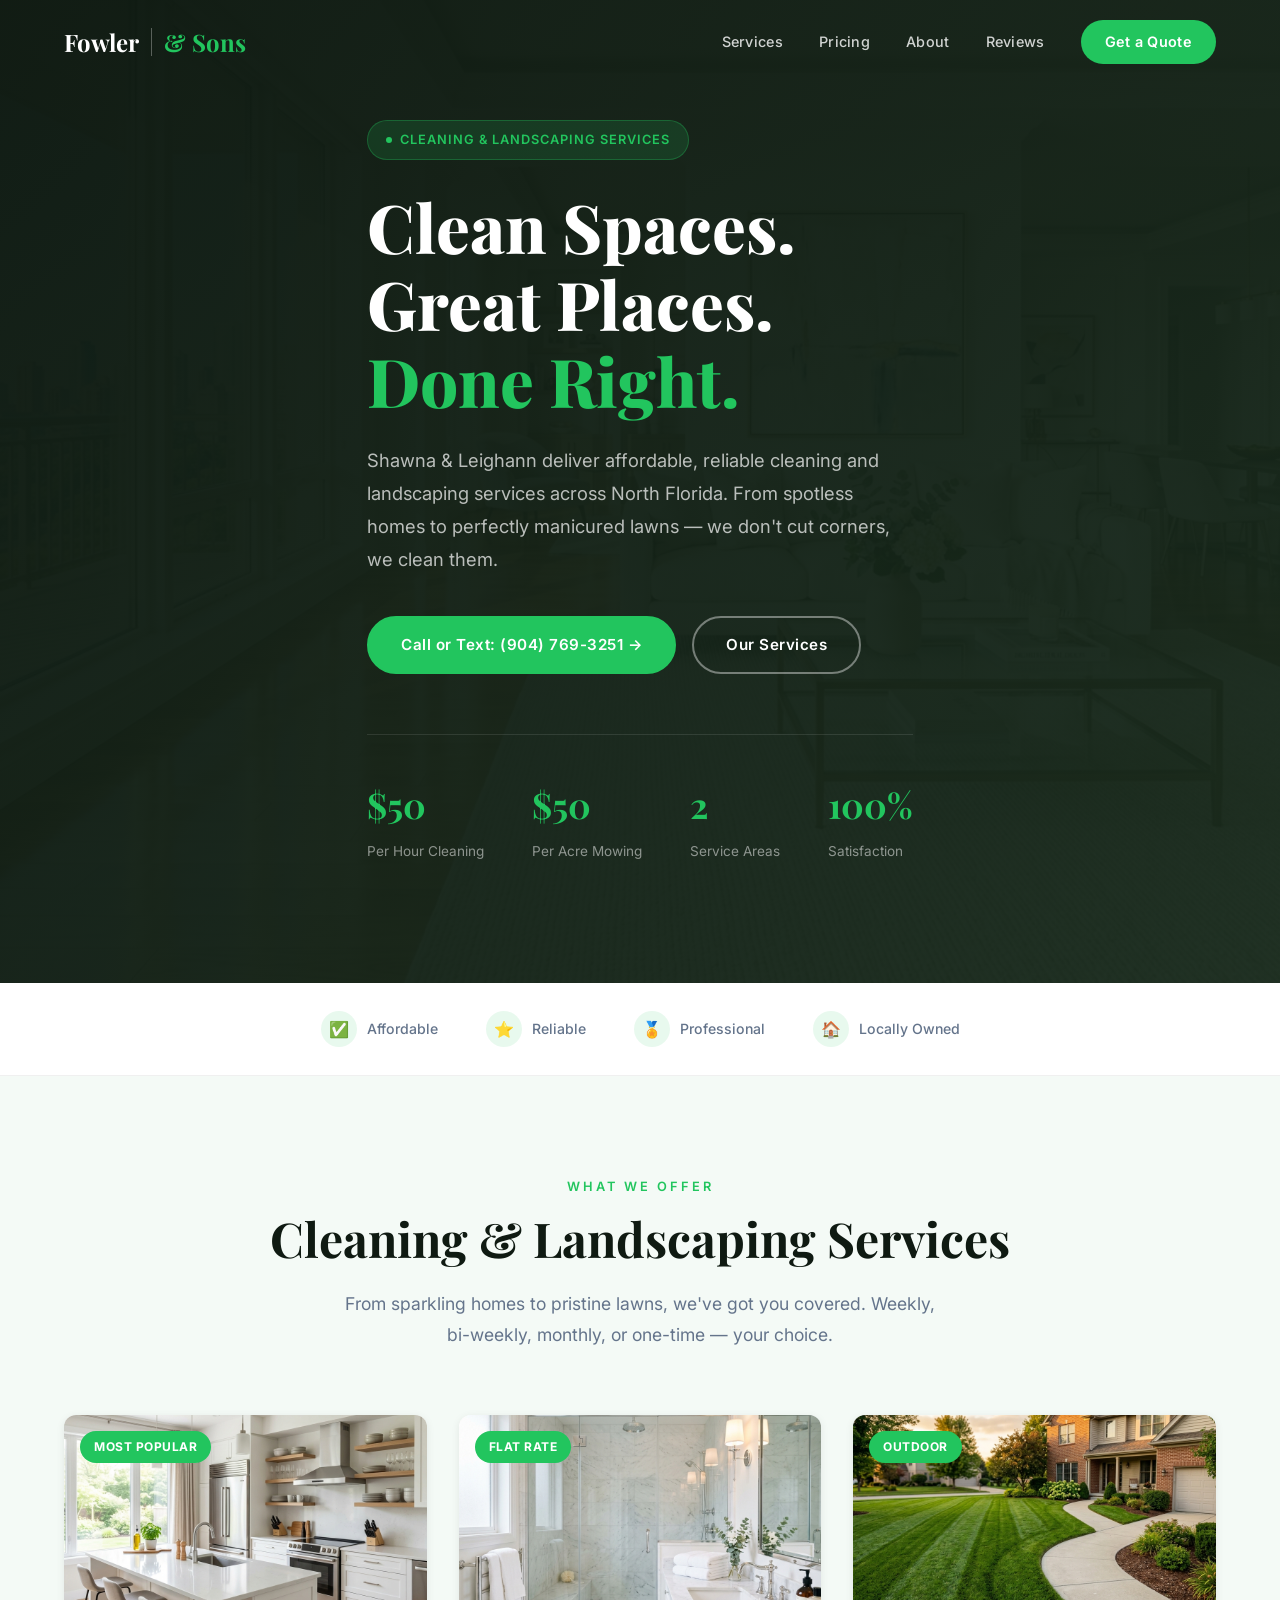
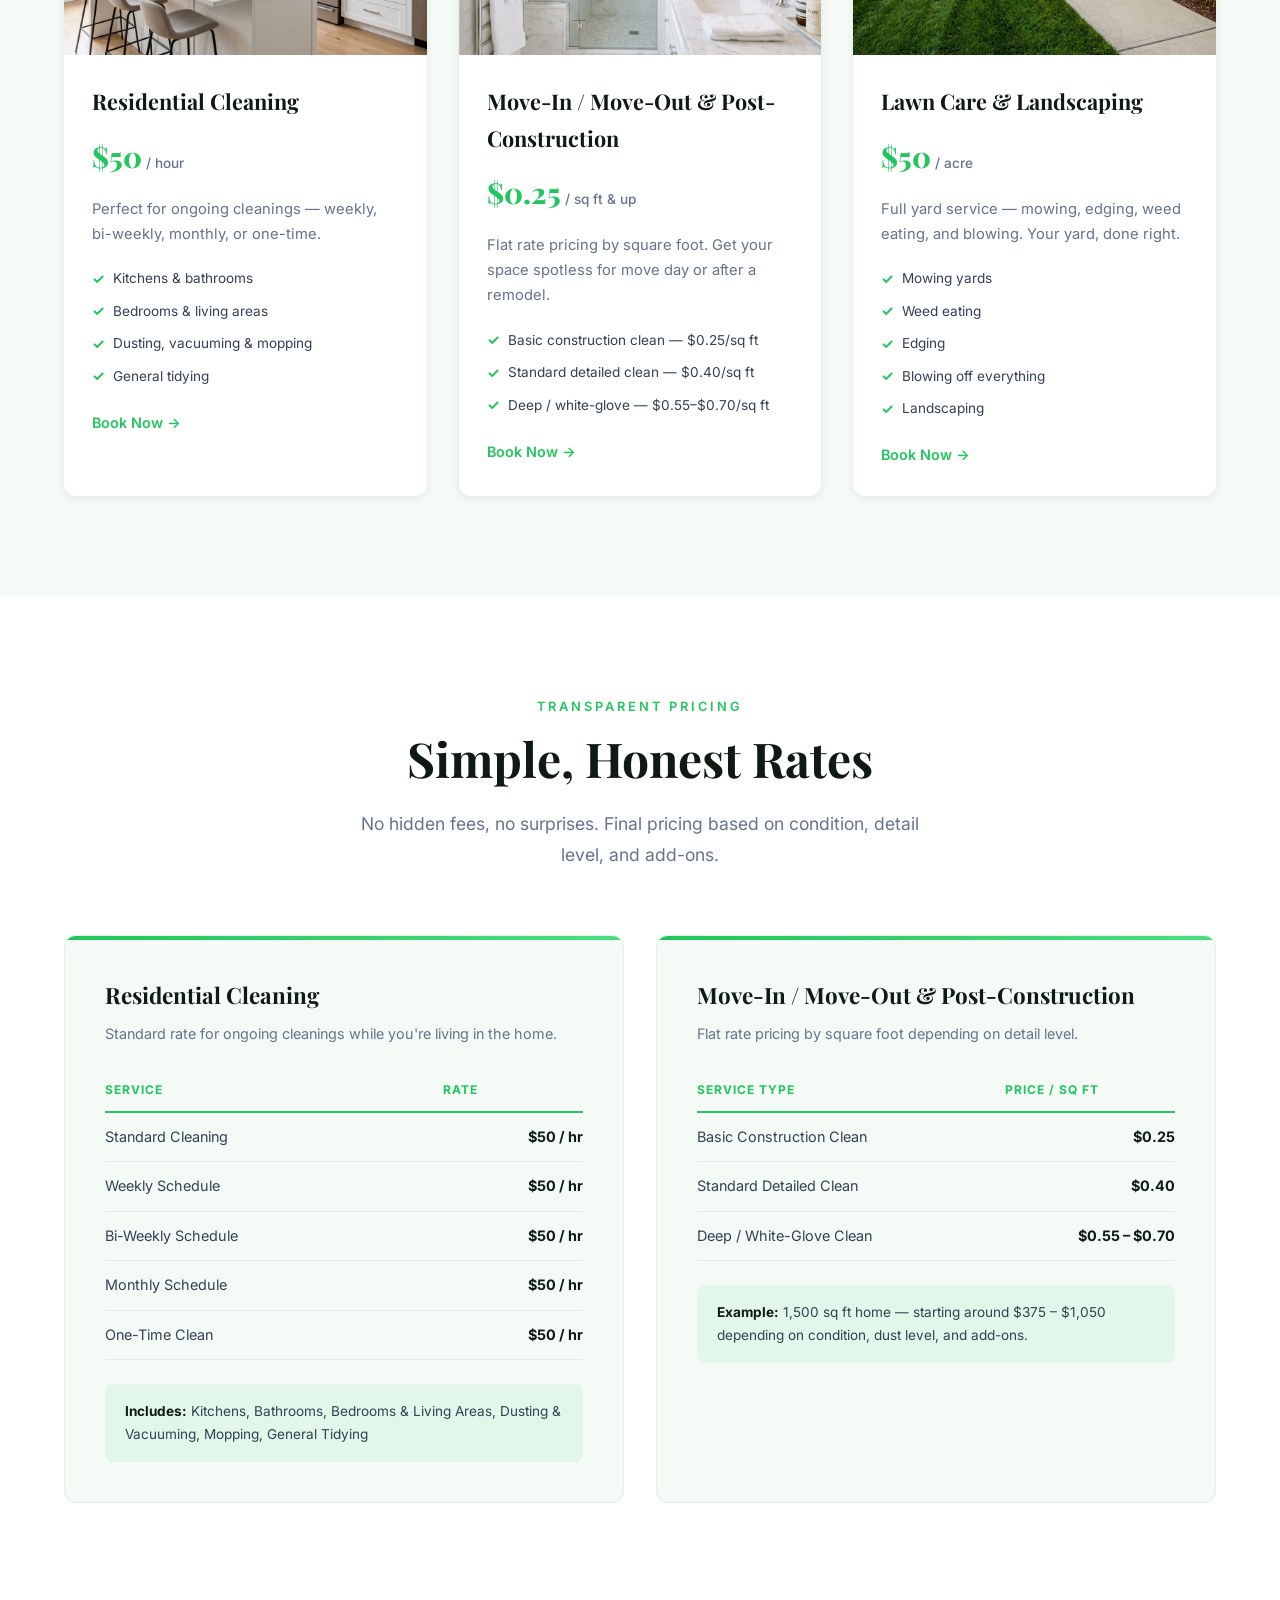
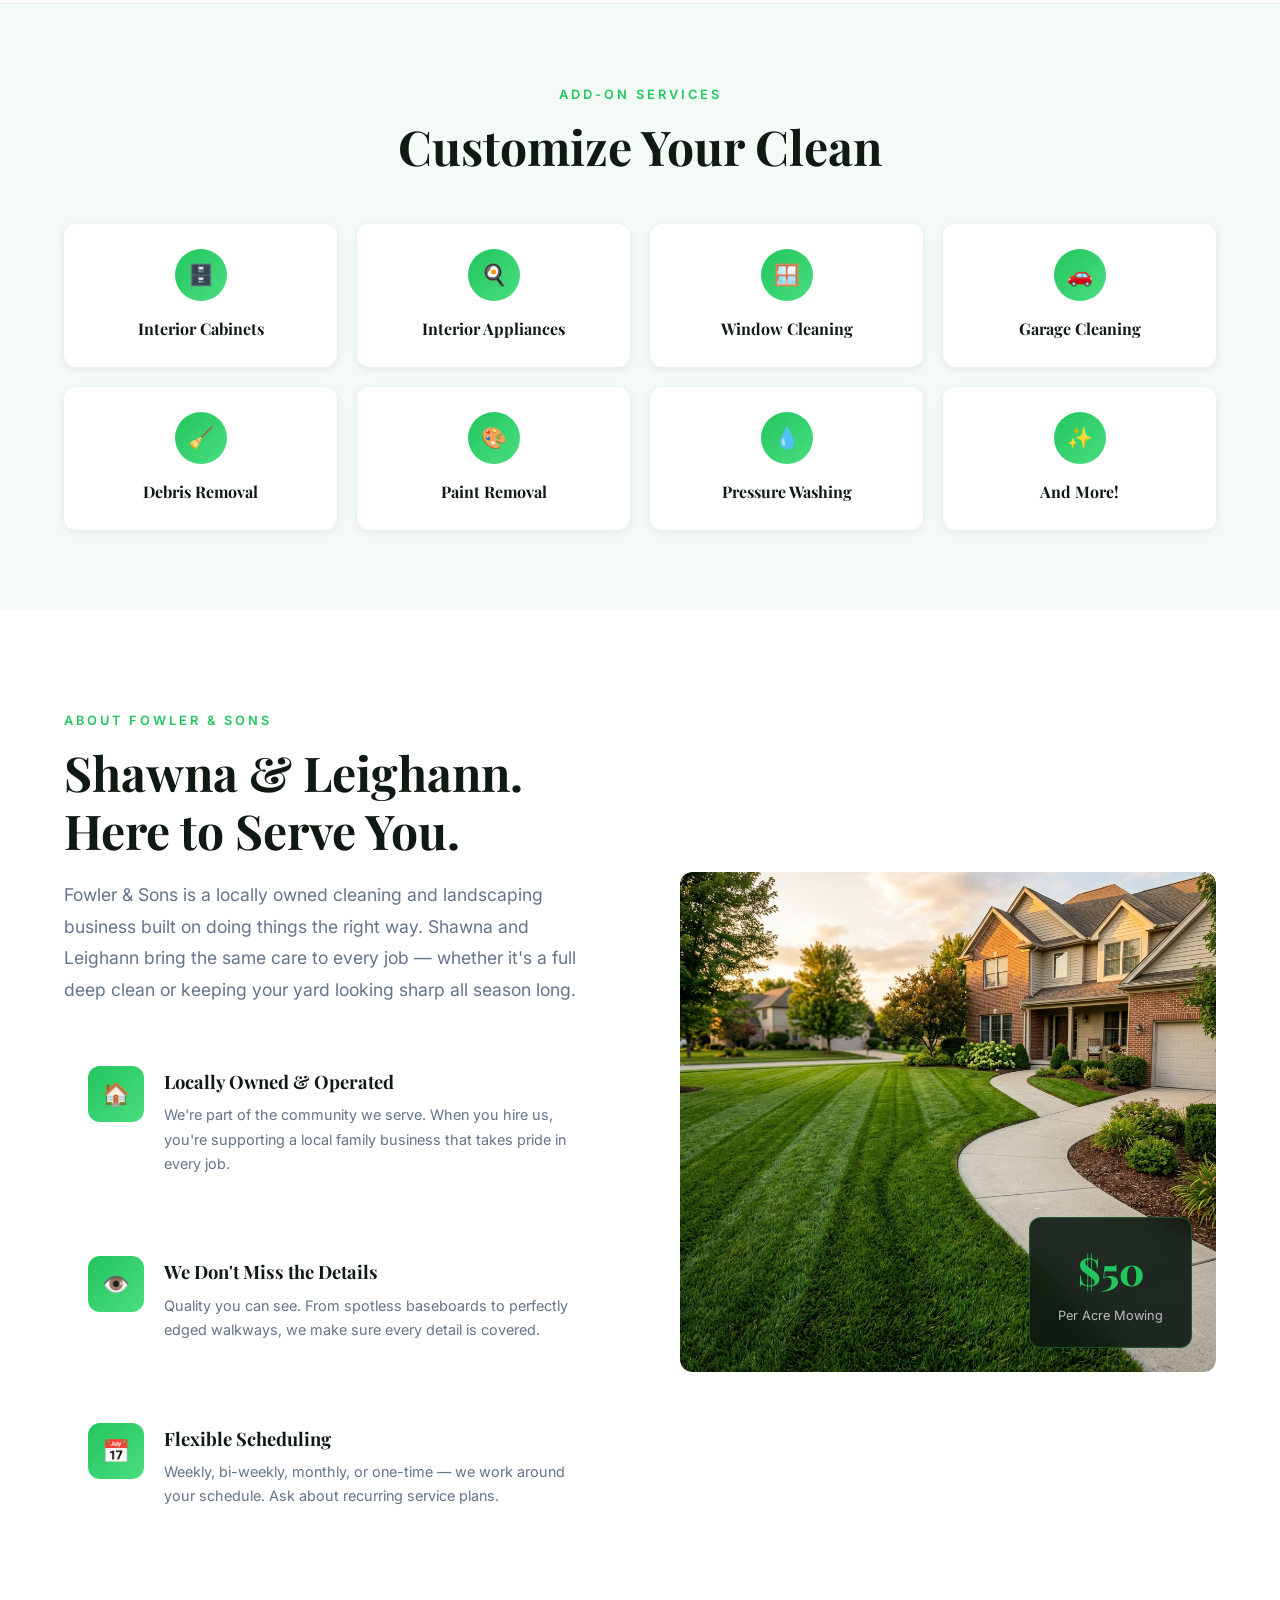
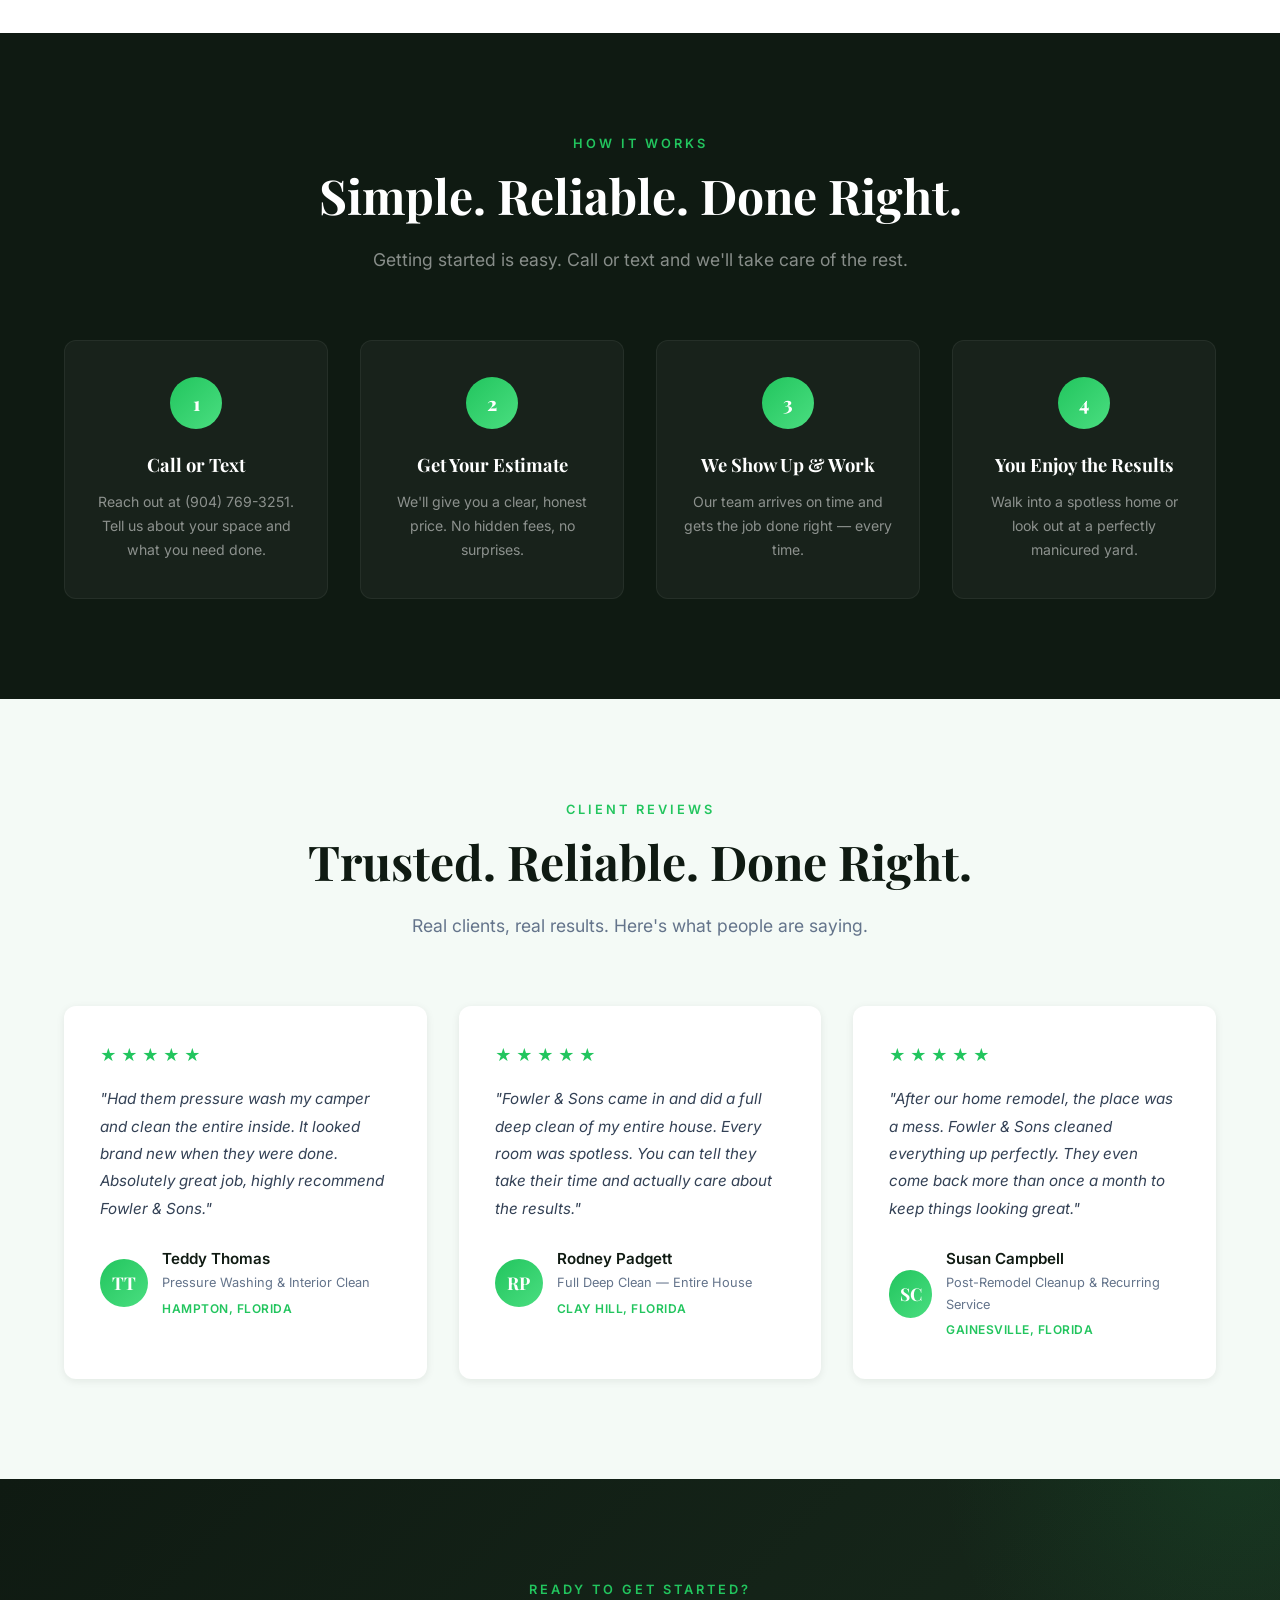
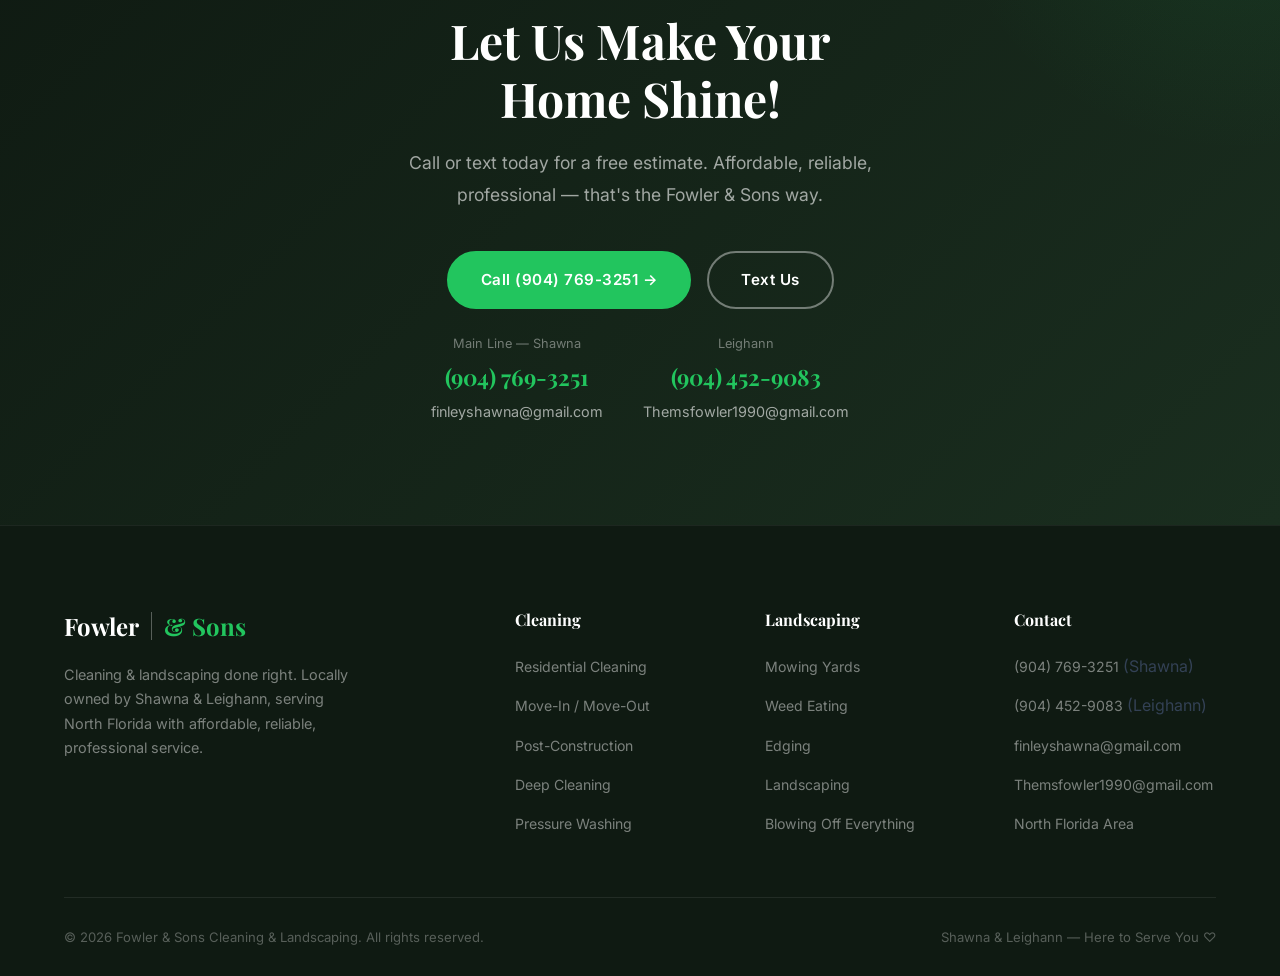
==== commit 6108a605: "Update contact details for Shawna and Leighann" ====
--- a/index.html
+++ b/index.html
@@ -416,10 +416,12 @@
       <div class="cta-contact-item">
         <span class="cta-contact-name">Main Line — Shawna</span>
         <a href="tel:+19047693251" class="cta-contact-phone">(904) 769-3251</a>
+        <a href="mailto:finleyshawna@gmail.com" class="cta-contact-email">finleyshawna@gmail.com</a>
       </div>
       <div class="cta-contact-item">
         <span class="cta-contact-name">Leighann</span>
-        <a href="tel:+13525429083" class="cta-contact-phone">(352) 542-9083</a>
+        <a href="tel:+19044529083" class="cta-contact-phone">(904) 452-9083</a>
+        <a href="mailto:Themsfowler1990@gmail.com" class="cta-contact-email">Themsfowler1990@gmail.com</a>
       </div>
     </div>
   </div>
@@ -460,10 +462,10 @@
       <div>
         <h4>Contact</h4>
         <ul>
-          <li><a href="tel:+19047693251">(904) 769-3251</a></li>
-          <li><a href="tel:+13525429083">(352) 542-9083</a></li>
-          <!-- ⚠️ PLACEHOLDER — get real email from them -->
-          <li><a href="mailto:fowlerandsons@email.com">fowlerandsons@email.com</a></li>
+          <li><a href="tel:+19047693251">(904) 769-3251</a> (Shawna)</li>
+          <li><a href="tel:+19044529083">(904) 452-9083</a> (Leighann)</li>
+          <li><a href="mailto:finleyshawna@gmail.com">finleyshawna@gmail.com</a></li>
+          <li><a href="mailto:Themsfowler1990@gmail.com">Themsfowler1990@gmail.com</a></li>
           <!-- ⚠️ GENERATED — verify service areas -->
           <li><a href="#">North Florida Area</a></li>
         </ul>
--- a/style.css
+++ b/style.css
@@ -510,6 +510,15 @@
 .cta-contact-item .cta-contact-phone {
   font-family:var(--ff-heading); font-size:1.4rem;
   font-weight:700; color:var(--clr-green);
+  display:block;
+  margin-bottom:4px;
+}
+.cta-contact-item .cta-contact-email {
+  font-size:.9rem; color:rgba(255,255,255,.6); display:block;
+  transition: var(--transition);
+}
+.cta-contact-item .cta-contact-email:hover {
+  color: var(--clr-green);
 }
 
 /* ===== FOOTER ===== */
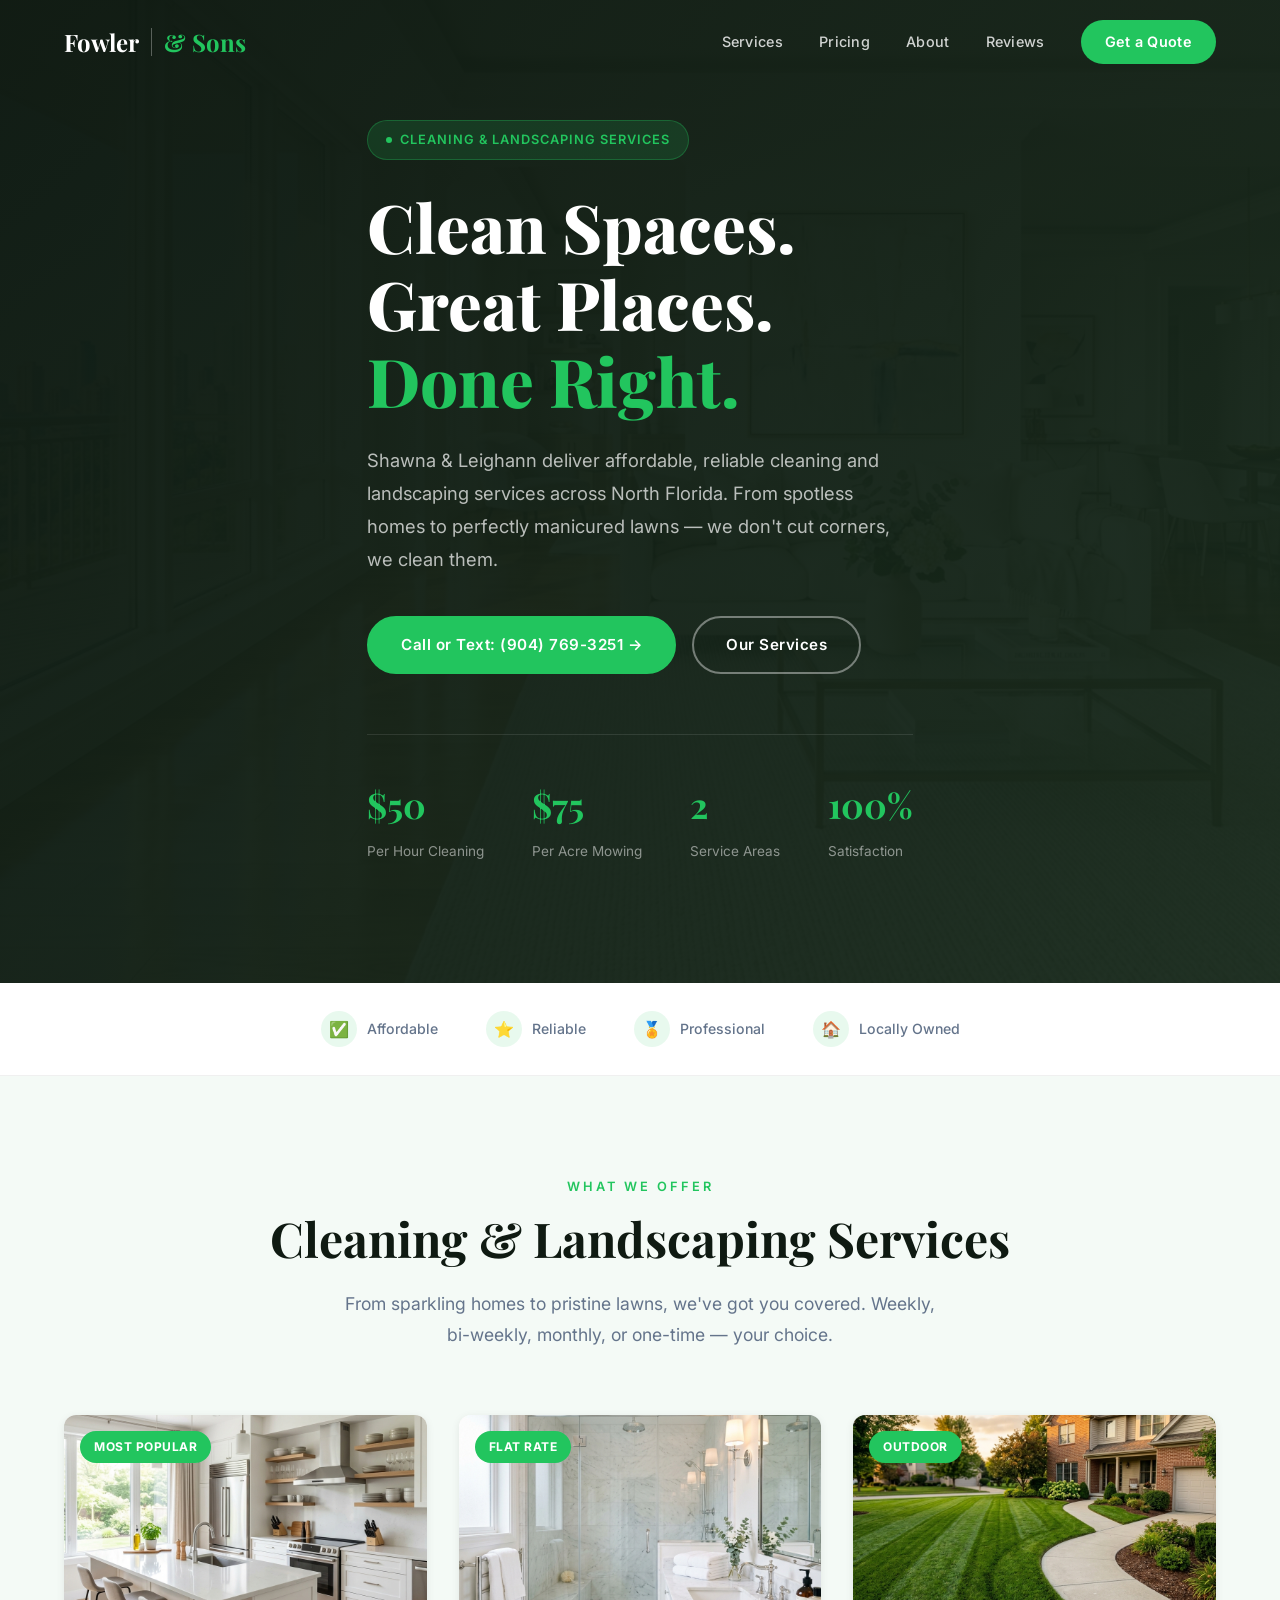
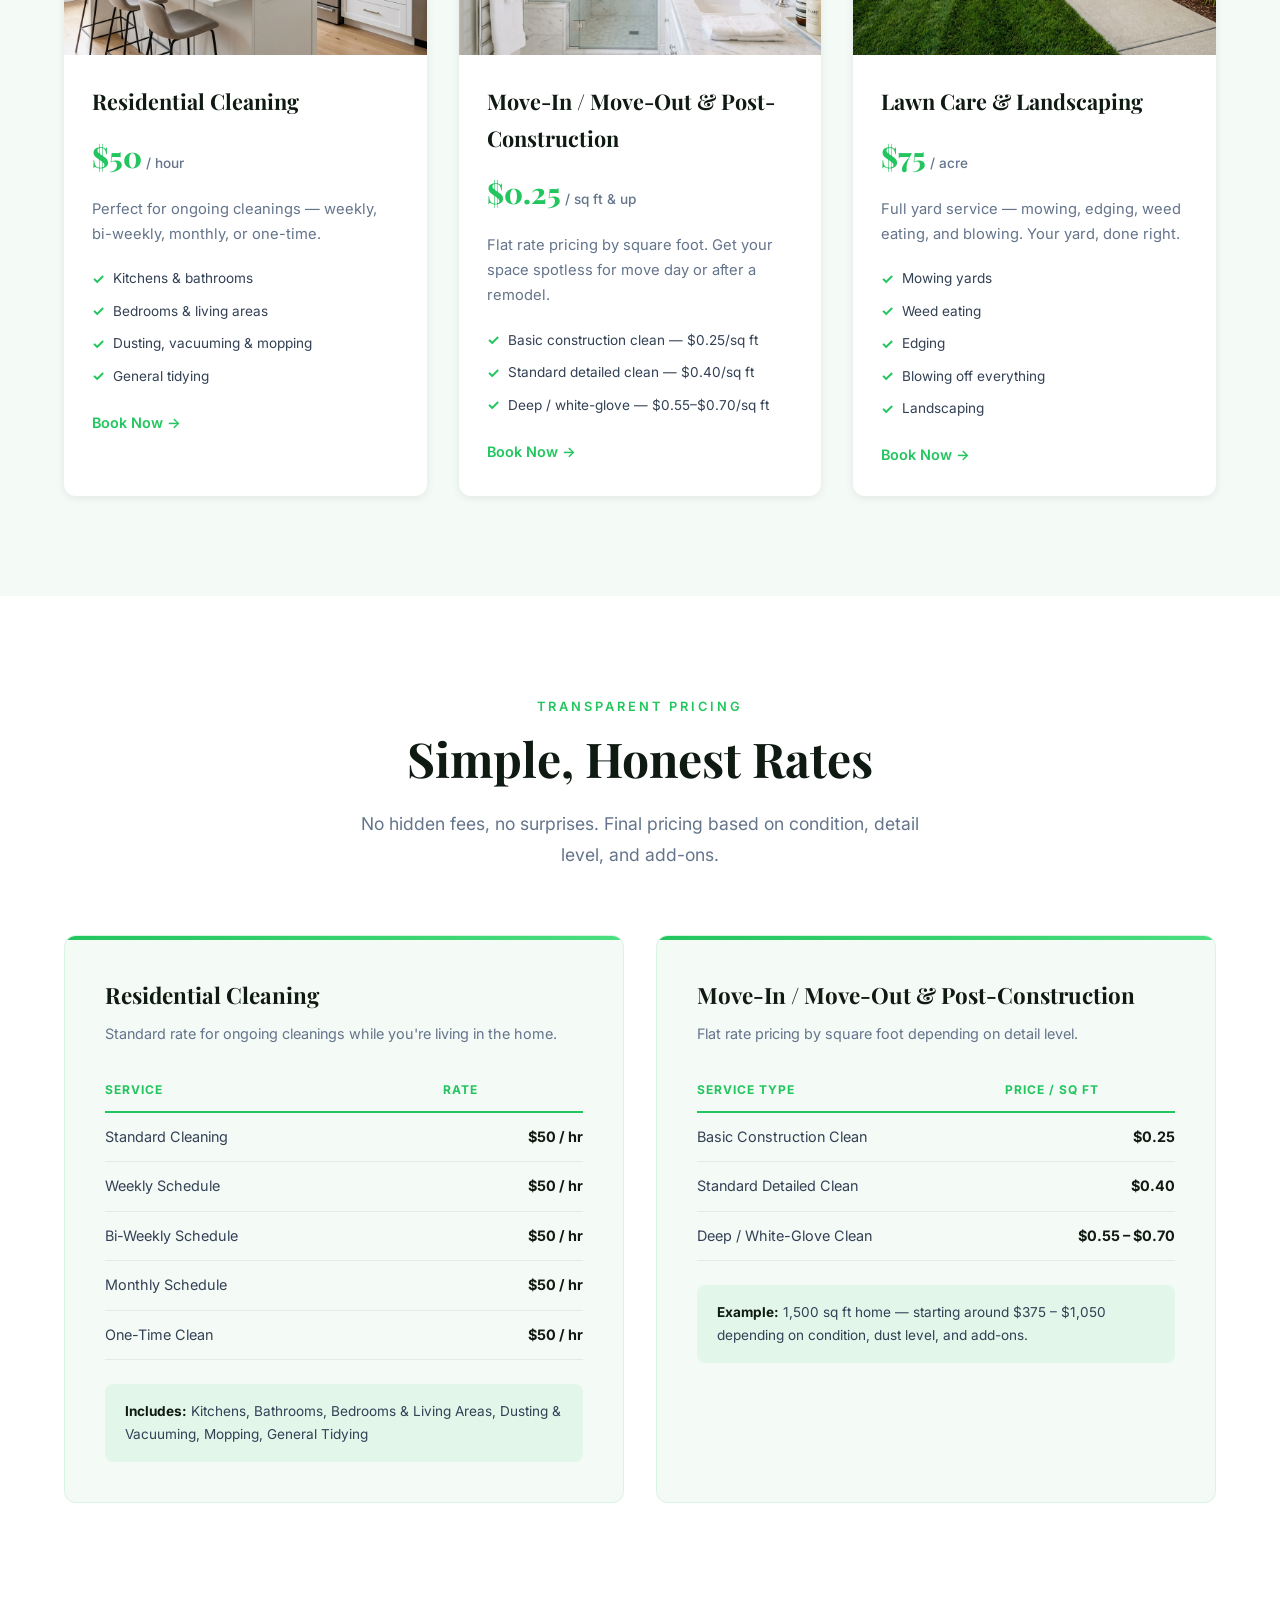
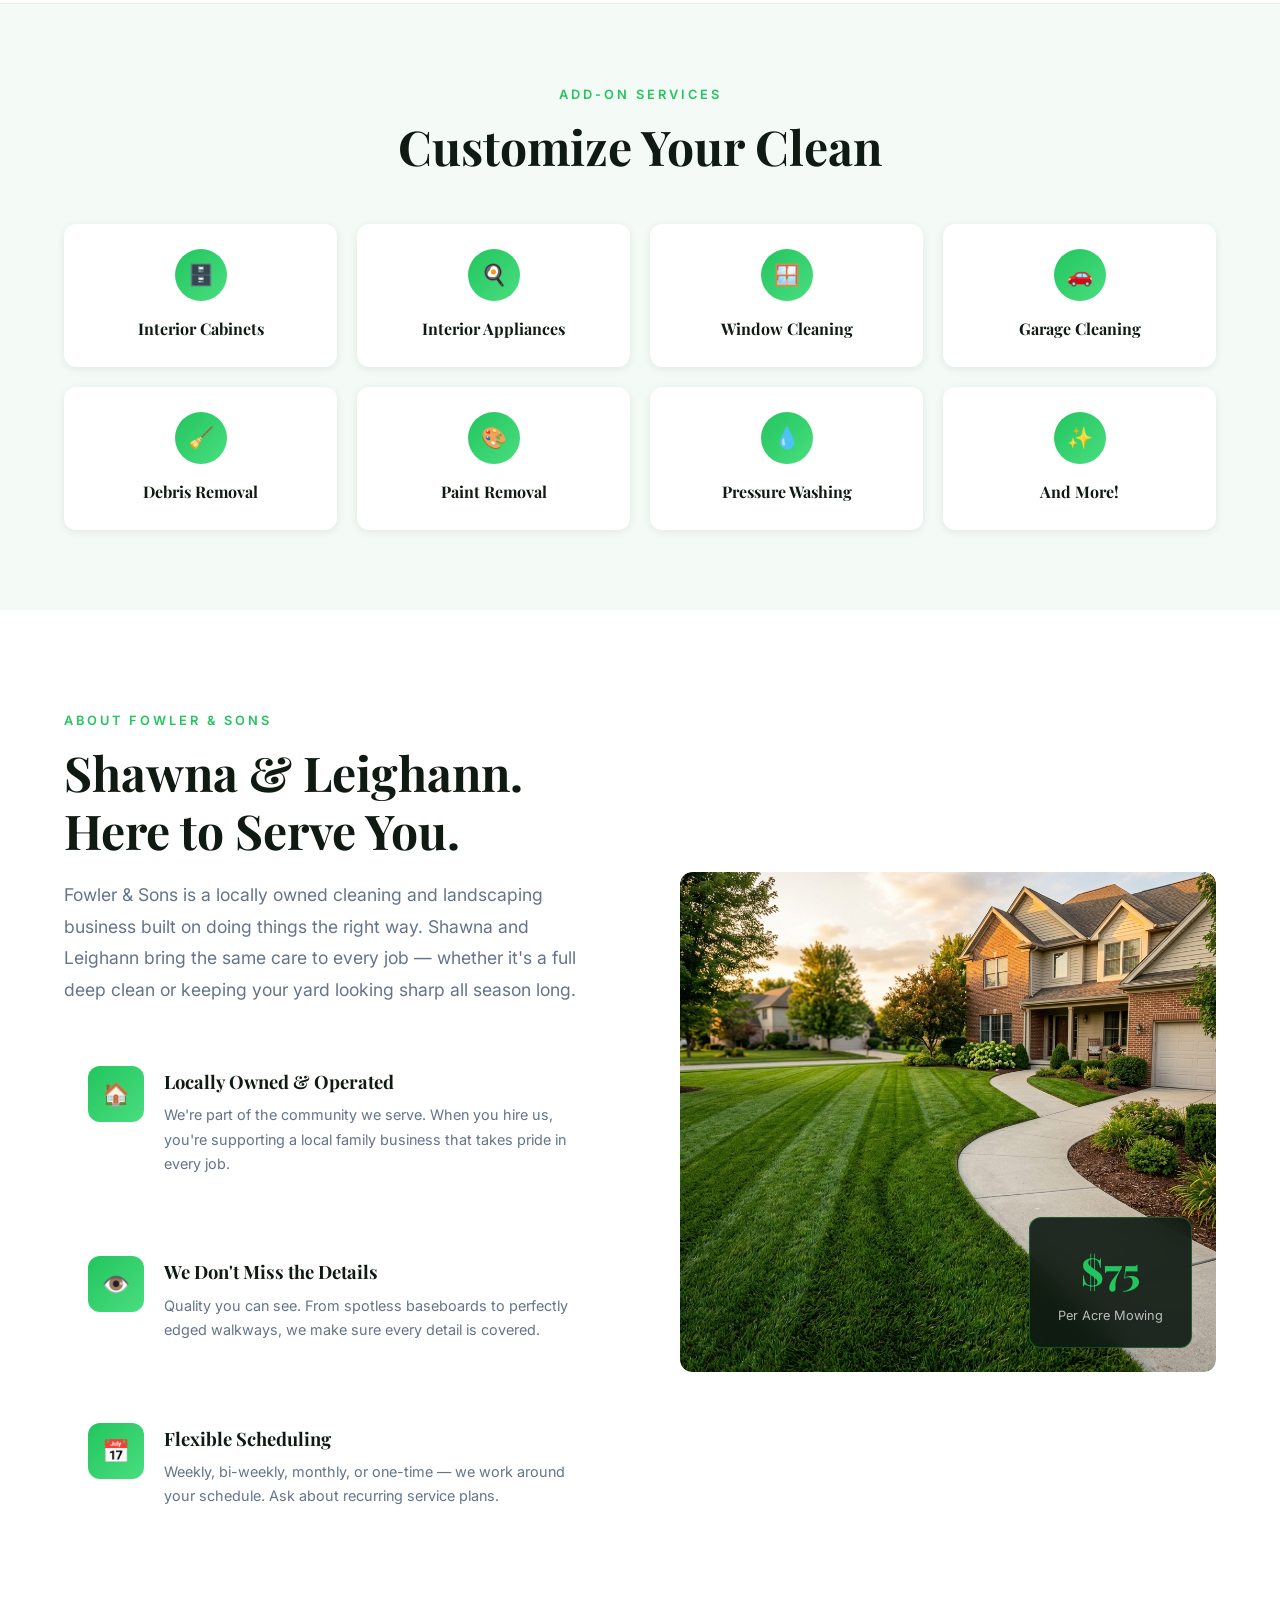
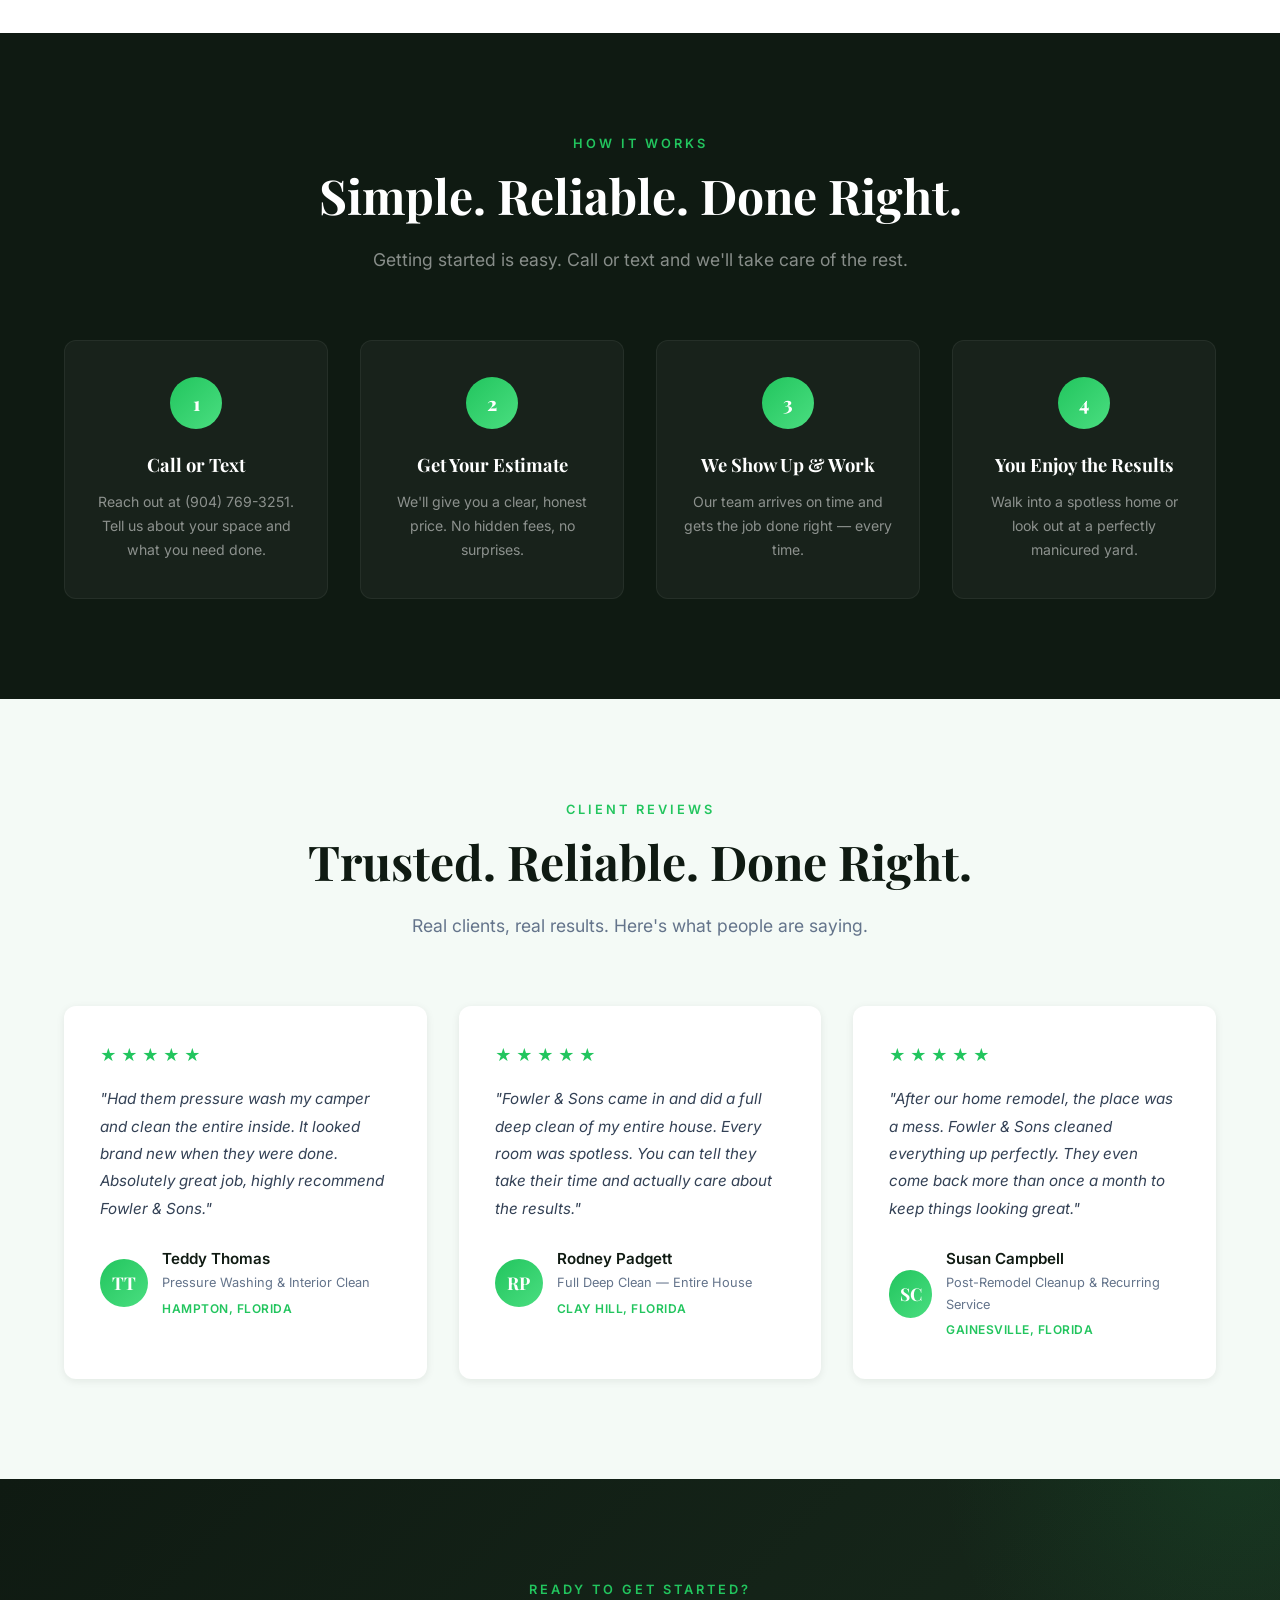
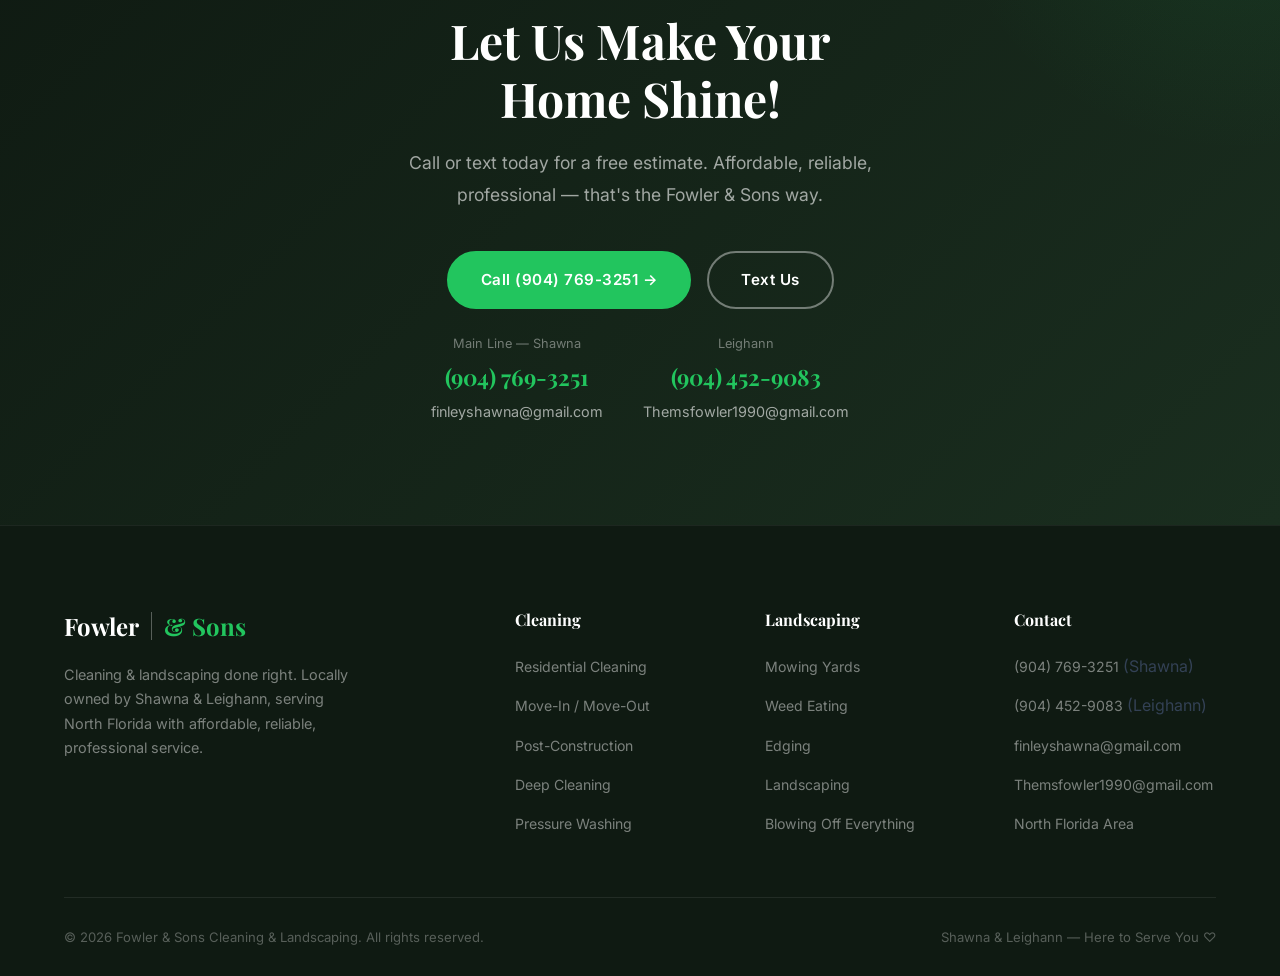
==== commit 1f728368: "Update mowing price to $75" ====
--- a/index.html
+++ b/index.html
@@ -4,7 +4,7 @@
   <meta charset="UTF-8">
   <meta name="viewport" content="width=device-width, initial-scale=1.0">
   <title>Fowler &amp; Sons | Cleaning &amp; Landscaping Done Right</title>
-  <meta name="description" content="Fowler & Sons provides affordable, reliable residential cleaning and landscaping services in North Florida. Cleaning at $50/hr, mowing at $50/acre. Call or text 904-769-3251 for a free estimate.">
+  <meta name="description" content="Fowler & Sons provides affordable, reliable residential cleaning and landscaping services in North Florida. Cleaning at $50/hr, mowing at $75/acre. Call or text 904-769-3251 for a free estimate.">
   <link rel="stylesheet" href="style.css">
 </head>
 <body>
@@ -53,7 +53,7 @@
             <p>Per Hour Cleaning</p>
           </div>
           <div class="hero-stat">
-            <h3>$50</h3>
+            <h3>$75</h3>
             <p>Per Acre Mowing</p>
           </div>
           <div class="hero-stat">
@@ -153,7 +153,7 @@
         <div class="service-card-body">
           <h3>Lawn Care &amp; Landscaping</h3>
           <div class="service-price">
-            <span class="price">$50</span>
+            <span class="price">$75</span>
             <span class="unit">/ acre</span>
           </div>
           <p>Full yard service — mowing, edging, weed eating, and blowing. Your yard, done right.</p>
@@ -305,7 +305,7 @@
       <div class="why-us-image reveal">
         <img src="images/landscaping.png" alt="Fowler & Sons — quality landscaping">
         <div class="experience-badge">
-          <h3>$50</h3>
+          <h3>$75</h3>
           <p>Per Acre Mowing</p>
         </div>
       </div>
